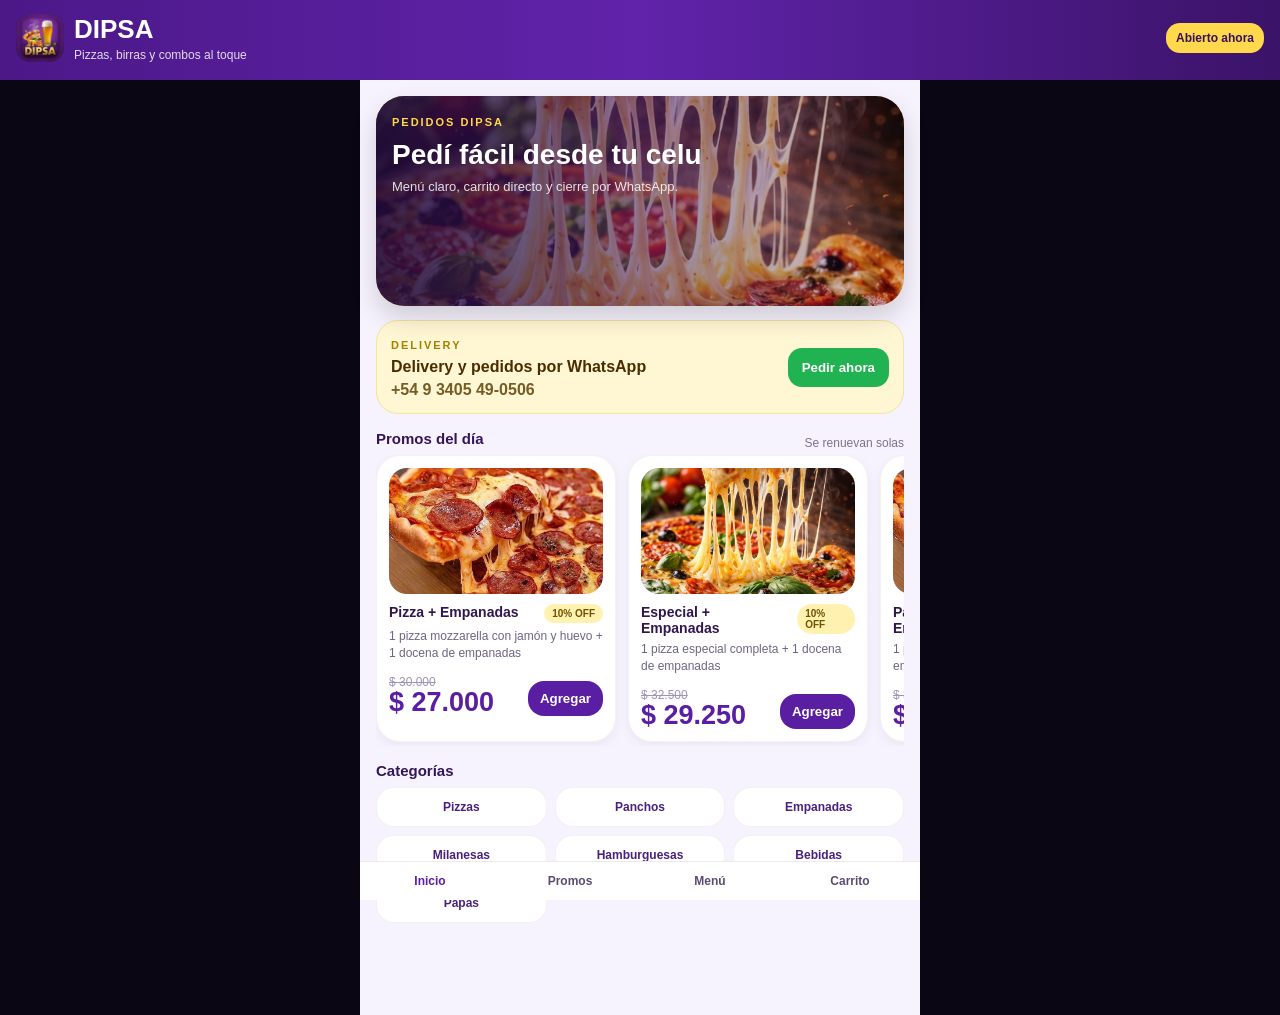
==== index.html @ c1790d3f "Add files via upload" ====
<!doctype html><html lang="es"><head><meta charset="utf-8"><meta name="viewport" content="width=device-width,initial-scale=1,viewport-fit=cover"><meta name="theme-color" content="#5a1ea3"><link rel="manifest" href="manifest.webmanifest"><link rel="icon" href="assets/logo.jpg"><title>Dipsa</title><link rel="stylesheet" href="styles.css"></head><body>
<div id="installBanner" class="install-banner hidden"><span>Instalá Dipsa en tu celu</span><div><button id="installBtn" class="small-btn">Instalar app</button><button id="dismissInstall" class="small-btn ghost">Cerrar</button></div></div>
<header class="topbar"><div class="brand"><img id="brandLogo" src="assets/logo.jpg" alt="Logo Dipsa" class="logo"><div><h1 id="brandName">DIPSA</h1><p id="brandTagline">Pizzas, birras y combos al toque</p></div></div><div id="storeStatus" class="status-pill">Cargando...</div></header>
<main class="app">
<section id="home" class="screen active"><div class="hero"><img id="heroImage" src="assets/hero.jpg" alt="Dipsa"><div class="hero-overlay"></div><div class="hero-copy"><span class="eyebrow">Pedidos Dipsa</span><h2>Pedí fácil desde tu celu</h2><p>Menú claro, carrito directo y cierre por WhatsApp.</p></div></div><div class="delivery-banner"><div><span class="eyebrow gold">Delivery</span><strong id="deliveryText">Delivery y pedidos por WhatsApp</strong><p id="deliveryPhone">+54 9 3405 49-0506</p></div><button id="deliveryBadgeBtn" class="wa-inline">Pedir ahora</button></div><div class="block"><div class="block-head"><h3>Promos del día</h3><span>Se renuevan solas</span></div><div id="dailyPromos" class="horizontal-cards"></div></div><div class="block"><h3>Categorías</h3><div id="categoryGrid" class="category-grid"></div></div></section>
<section id="promos" class="screen"><div class="chips"><button id="promoChipDaily" class="chip active">Hoy</button><button id="promoChipGeneral" class="chip">Generales</button></div><div id="promoDailyBlock" class="block"><h3>Promos del día</h3><div id="promoDailyList" class="stack"></div></div><div id="promoGeneralBlock" class="block hidden-block"><h3>Promos generales</h3><div id="promoGeneralList" class="stack"></div></div></section>
<section id="menu" class="screen"><div class="searchbar">Elegí una categoría o agregá directo al carrito</div><div id="menuFilterChips" class="chips menu-chips"></div><div id="menuSections" class="stack menu-stack"></div></section>
<section id="cart" class="screen"><div class="card white"><h3>Tu pedido</h3><div id="cartItems" class="stack mini"></div><div class="summary"><div class="row"><span>Subtotal</span><strong id="subtotal">$0</strong></div><div class="row"><span>Delivery</span><strong id="deliveryCost">$0</strong></div><div class="row success"><span>Cumpleaños 20% OFF</span><strong id="birthdayDiscount">$0</strong></div><div class="row total"><span>Total final</span><strong id="total">$0</strong></div></div></div><div class="card white"><h3>Checkout</h3><div class="checkout-form"><label class="field-label">Nombre y apellido<input id="customerName" class="field-input" type="text" placeholder="Ej: Ariana Gómez" autocomplete="name"></label><label class="field-label">Teléfono<input id="customerPhone" class="field-input" type="tel" placeholder="Ej: 3405..." autocomplete="tel"></label><label class="field-label delivery-only">Dirección<input id="customerAddress" class="field-input" type="text" placeholder="Calle y número" autocomplete="street-address"></label><label class="field-label"><span>Zona</span><select id="customerZone" class="field-input"><option value="">Seleccionar zona</option><option>Helvecia</option><option>Campo del Medio</option><option>Otra</option></select></label><label class="field-label"><span>Pago</span><select id="customerPayment" class="field-input"><option value="">Seleccionar método</option><option>Efectivo</option><option>Transferencia</option></select></label><label class="field-label"><span>Fecha de nacimiento</span><input id="customerBirthdate" class="field-input" type="date"></label><label class="field-label"><span>Observaciones</span><textarea id="customerNotes" class="field-input field-textarea" rows="3" placeholder="Aclaraciones para el pedido"></textarea></label></div><div class="chips"><button id="deliveryToggle" class="chip active">Delivery</button><button id="pickupToggle" class="chip">Retiro</button></div><div class="small-note" style="margin-top:10px">El descuento de cumpleaños se activa solo si la fecha de nacimiento coincide con hoy.</div><button id="sendWhatsApp" class="wa-btn">Enviar pedido por WhatsApp</button></div></section>
</main>
<nav class="bottom-nav"><button data-screen="home" class="nav-btn active">Inicio</button><button data-screen="promos" class="nav-btn">Promos</button><button data-screen="menu" class="nav-btn">Menú</button><button data-screen="cart" class="nav-btn">Carrito</button></nav>
<script src="data.js"></script><script src="shared.js"></script><script src="app.js"></script></body></html>
---- styles.css ----
*{box-sizing:border-box}body{margin:0;font-family:Arial,Helvetica,sans-serif;background:#0b0614;color:#24163a}
.topbar{position:sticky;top:0;z-index:20;background:linear-gradient(90deg,#4c1888,#6023aa,#3b1368);padding:14px 16px 18px;display:flex;justify-content:space-between;align-items:center;gap:12px;color:#fff}
.brand{display:flex;align-items:center;gap:10px}.logo{width:48px;height:48px;border-radius:14px;object-fit:cover}.brand h1{margin:0;font-size:26px}.brand p{margin:3px 0 0;font-size:12px;color:rgba(255,255,255,.84)}
.status-pill{background:#ffd84c;color:#36115d;padding:8px 10px;border-radius:14px;font-size:12px;font-weight:800}
.install-banner{position:sticky;top:0;z-index:25;display:flex;justify-content:space-between;align-items:center;gap:10px;padding:10px 14px;background:#fff2b0;color:#5a1ea3;font-size:13px;font-weight:800}
.install-banner.hidden{display:none}
.small-btn{border:none;border-radius:12px;padding:8px 10px;background:#5a1ea3;color:#fff;font-weight:800;cursor:pointer}
.small-btn.ghost{background:#fff;color:#5a1ea3;border:1px solid #d8c8ef}
.app{max-width:560px;margin:0 auto;background:#f7f3fe;min-height:100vh;padding:16px 16px 92px}
.screen{display:none}.screen.active{display:block}
.hero{position:relative;border-radius:28px;overflow:hidden;min-height:210px;box-shadow:0 12px 26px rgba(0,0,0,.16)} .hero img{width:100%;height:210px;object-fit:cover;display:block}
.hero-overlay{position:absolute;inset:0;background:linear-gradient(90deg,rgba(33,10,58,.9),rgba(60,22,105,.56),rgba(0,0,0,.12))}
.hero-copy{position:absolute;left:16px;top:16px;right:120px;color:#fff}
.eyebrow{font-size:11px;font-weight:900;text-transform:uppercase;letter-spacing:.18em;color:#ffd84c}.eyebrow.gold{color:#a38100}
.hero h2{margin:10px 0 8px;font-size:28px;line-height:1.06}.hero p{margin:0;font-size:13px;line-height:1.4;color:rgba(255,255,255,.85)}
.hero-actions,.chips{display:flex;gap:8px;flex-wrap:wrap;margin-top:12px}
.btn,.chip,.nav-btn,.wa-btn{border:none;border-radius:16px;font-weight:800;cursor:pointer}
.btn{padding:10px 13px;font-size:12px}.btn.primary{background:#ffd84c;color:#35125b}.btn.secondary{background:transparent;color:#fff;border:1px solid rgba(255,255,255,.22)}
.block{margin-top:16px}.block h3{margin:0 0 8px;font-size:15px;color:#331655}.block-head{display:flex;justify-content:space-between;align-items:center}.block-head span{font-size:12px;color:#7d7090}
.horizontal-cards{display:flex;gap:12px;overflow:auto;padding-bottom:4px}.stack{display:grid;gap:10px}.stack.mini{gap:8px}.menu-stack{padding-bottom:18px}
.card,.promo-row,.birthday-box,.list-card{background:#fff;border:1px solid rgba(0,0,0,.05);border-radius:24px;box-shadow:0 4px 12px rgba(0,0,0,.05)}
.card{min-width:240px;padding:12px}.card img,.promo-thumb,.banner img{display:block;object-fit:cover}
.card img{width:100%;height:126px;border-radius:18px}.promo-top{display:flex;justify-content:space-between;gap:8px;align-items:flex-start;margin-top:10px}
.promo-title{font-size:14px;font-weight:900;color:#2f174e}.promo-desc{margin-top:5px;font-size:12px;line-height:1.45;color:#6e6482}
.badge{padding:4px 8px;border-radius:999px;font-size:10px;font-weight:900}.badge.daily{background:#fff2b0;color:#705100}.badge.general{background:#efe4ff;color:#5a1ea3}
.price-row{display:flex;justify-content:space-between;align-items:flex-end;gap:8px;margin-top:12px}.old{font-size:12px;color:#9f93b6;text-decoration:line-through}.new{font-size:27px;color:#5a1ea3;line-height:1;font-weight:900}
.add-btn{background:#5a1ea3;color:#fff;padding:10px 12px;border:none;border-radius:16px;font-weight:800}
.category-grid{display:grid;grid-template-columns:repeat(3,1fr);gap:8px}.cat{background:#fff;border:1px solid rgba(0,0,0,.05);border-radius:18px;padding:12px 8px;text-align:center;font-size:12px;font-weight:800;color:#48207d;cursor:pointer}
.birthday-box{padding:14px}.birthday-list div{margin-top:6px;color:#5c526d}
.chip{padding:9px 12px;background:#fff;color:#5a1ea3;border:1px solid rgba(0,0,0,.05)} .chip.active{background:#5a1ea3;color:#fff}
.promo-row{padding:12px;display:grid;grid-template-columns:86px 1fr;gap:12px}.promo-thumb{width:86px;height:86px;border-radius:22px}
.searchbar{background:#fff;border:1px solid rgba(0,0,0,.05);border-radius:18px;padding:11px 12px;font-size:12px;color:#7b7091}
.menu-banner{position:relative;border-radius:20px;overflow:hidden;min-height:64px;box-shadow:0 6px 14px rgba(0,0,0,.06);margin-top:8px;background:linear-gradient(135deg,#43206f,#6c2ab0)}
.menu-banner img{width:100%;height:64px;opacity:.16;filter:saturate(.9);object-position:center}.menu-banner::after{content:"";position:absolute;inset:0;background:linear-gradient(90deg,rgba(47,23,78,.55),rgba(90,30,163,.28))}
.menu-banner .copy{position:absolute;inset:0;display:flex;flex-direction:column;align-items:center;justify-content:center;text-align:center;color:#fff;z-index:1;padding:8px 14px}.menu-banner .copy strong{display:block;margin:0;font-size:20px}
.list-card{padding:12px;margin-top:10px}.list-title{font-size:13px;font-weight:900;color:#2f174e;margin-bottom:8px}
.list-item{display:flex;justify-content:space-between;gap:8px;padding:8px 0;border-bottom:1px solid rgba(0,0,0,.05);font-size:12px;color:#5c526d}
.list-item:last-child{border-bottom:none}
.white{padding:14px;background:#fff}.summary{background:#f8f1ff;border-radius:18px;padding:12px;margin-top:14px}.row{display:flex;justify-content:space-between;gap:8px;margin-top:8px;font-size:14px;color:#5c526d}
.row.success{color:#29a24d;font-weight:900}.row.total{border-top:1px solid rgba(0,0,0,.05);padding-top:12px;margin-top:12px;font-size:18px;font-weight:900;color:#2f174e}
.field{margin-top:8px;background:#f8f5ff;border-radius:16px;padding:12px;color:#7b7091;font-size:12px}.wa-btn{width:100%;margin-top:14px;background:#21b352;color:#fff;padding:14px;font-size:14px}
.bottom-nav{position:fixed;left:50%;transform:translateX(-50%);bottom:0;width:100%;max-width:560px;display:grid;grid-template-columns:repeat(4,1fr);background:#fff;border-top:1px solid rgba(0,0,0,.08)}
.nav-btn{background:#fff;padding:12px 8px;font-size:12px;color:#5b4b71;border-radius:0}.nav-btn.active{color:#5a1ea3}
.admin-body{background:#f1ecfb}.admin-shell{max-width:980px;margin:0 auto;padding:16px 16px 40px}.admin-title{margin:0 0 12px;font-size:18px;color:#331655}
.form-grid{display:grid;grid-template-columns:repeat(auto-fit,minmax(220px,1fr));gap:12px}.form-grid label,.admin-item{display:flex;flex-direction:column;gap:6px;font-size:12px;color:#5c526d}
.form-grid input,.admin-item input{padding:10px 12px;border-radius:12px;border:1px solid #d8c8ef;background:#fff}.admin-list{display:grid;gap:10px}
.help{font-size:12px;color:#6e6482;line-height:1.45}

.hidden-block{display:none}
.delivery-banner{margin-top:14px;background:#fff7d4;border:1px solid #f1e3a1;border-radius:22px;padding:14px;display:flex;justify-content:space-between;gap:12px;align-items:center}
.delivery-banner strong{display:block;margin-top:5px;color:#4b2c00}.delivery-banner p{margin:5px 0 0;color:#745d26;font-weight:700}
.wa-inline{border:none;background:#21b352;color:#fff;border-radius:14px;padding:12px 14px;font-weight:800;cursor:pointer}
.menu-chips{margin-bottom:10px}
.menu-section{display:grid;gap:10px}
.menu-banner.compact{min-height:64px}.menu-banner.compact img{height:64px}.menu-banner.compact .copy{padding:8px 14px}
.menu-items{display:grid;gap:10px}
.product-card{background:#fff;border:1px solid rgba(0,0,0,.05);border-radius:20px;padding:12px;box-shadow:0 4px 12px rgba(0,0,0,.05)}
.product-head{display:flex;justify-content:space-between;gap:10px;align-items:flex-start}.product-name{font-size:14px;font-weight:900;color:#2f174e}.product-detail{margin-top:5px;font-size:12px;color:#6e6482;line-height:1.35}
.product-actions{display:flex;justify-content:space-between;gap:10px;align-items:flex-end;margin-top:12px}.product-price{font-size:23px;color:#5a1ea3;font-weight:900}.product-subprice{margin-top:4px;font-size:11px;color:#7d7090}
.product-buttons{display:flex;gap:8px;flex-wrap:wrap;justify-content:flex-end}.secondary-mini{background:#efe4ff;color:#5a1ea3}.disabled{background:#c4bbd3;cursor:not-allowed}
.stock-badge{display:inline-flex;padding:6px 8px;border-radius:999px;background:#eef7ee;color:#1b7f3b;font-size:11px;font-weight:800}.stock-badge.out{background:#fff0f0;color:#bc3b3b}
.is-out{opacity:.92}.is-hidden-product{display:none}.visually-muted{opacity:.6}.small-note{font-size:12px;color:#6e6482}
.cart-item{display:flex;justify-content:space-between;gap:10px;align-items:flex-start;padding:10px 0;border-bottom:1px solid rgba(0,0,0,.05)}.cart-item:last-child{border-bottom:none}
.cart-name{font-size:14px;font-weight:800;color:#2f174e}.cart-note{margin-top:4px;font-size:12px;color:#6e6482}.cart-side{display:flex;align-items:center;gap:8px}.remove-item{width:28px;height:28px;border:none;border-radius:999px;background:#efe4ff;color:#5a1ea3;font-size:18px;cursor:pointer}
.empty-cart{padding:14px 0;color:#7b7091;font-size:13px}
.admin-row-head{display:flex;justify-content:space-between;gap:10px;align-items:center}.cardish{background:#fff;border:1px solid #e4d8f6;border-radius:16px;padding:12px}.section-label{margin-top:8px}.switch-row{display:flex;align-items:center;gap:8px;font-size:12px;color:#5c526d}.toggle-grid{display:grid;grid-template-columns:repeat(auto-fit,minmax(150px,1fr));gap:8px}
@media (max-width:520px){.delivery-banner{flex-direction:column;align-items:flex-start}.product-actions{flex-direction:column;align-items:flex-start}.product-buttons{justify-content:flex-start}.hero-copy{right:16px}}

.admin-section-head{display:flex;justify-content:space-between;align-items:center;gap:12px;margin-bottom:10px;flex-wrap:wrap}.admin-row-actions{display:flex;align-items:center;gap:8px;flex-wrap:wrap}.tiny-btn{padding:7px 10px;font-size:11px}.menu-banner.compact{min-height:62px}.menu-banner.compact img{height:62px}.menu-banner.compact .copy{padding:8px 12px}.menu-banner.compact .copy strong{margin:0;display:block;max-width:none}.menu-section{gap:8px}.product-card{padding:11px 12px}

.modal-overlay{position:fixed;inset:0;background:rgba(20,10,35,.62);display:flex;align-items:center;justify-content:center;padding:18px;z-index:60}
.modal-card{width:min(100%,460px);background:#fff;border-radius:24px;padding:16px;box-shadow:0 18px 42px rgba(0,0,0,.22)}
.modal-head{display:flex;justify-content:space-between;gap:10px;align-items:flex-start}.modal-head strong{display:block;margin-top:6px;font-size:20px;color:#2f174e}
.modal-close{width:34px;height:34px;border:none;border-radius:999px;background:#efe4ff;color:#5a1ea3;font-size:24px;line-height:1;cursor:pointer}
.modal-copy{margin:10px 0 12px;color:#6e6482;font-size:13px}
.emp-grid{display:grid;gap:8px;max-height:280px;overflow:auto;padding-right:4px}
.emp-row{display:flex;justify-content:space-between;gap:12px;align-items:center;background:#f8f5ff;border:1px solid #e4d8f6;border-radius:16px;padding:10px 12px;color:#2f174e;font-size:13px;font-weight:700}
.emp-row input{width:84px;border:1px solid #d8c8ef;border-radius:12px;padding:10px 12px;font-size:15px}
.emp-note-wrap{display:grid;gap:6px;margin-top:12px;font-size:12px;color:#5c526d}.emp-note-wrap textarea{width:100%;border:1px solid #d8c8ef;border-radius:14px;padding:10px 12px;resize:vertical;font-family:inherit}
.modal-actions{display:flex;justify-content:flex-end;gap:8px;flex-wrap:wrap;margin-top:14px}

.checkout-form{display:grid;gap:10px;margin-top:8px}.field-label{display:grid;gap:6px;font-size:12px;color:#5c526d}.field-input{width:100%;padding:12px;border-radius:16px;border:1px solid #d8c8ef;background:#f8f5ff;color:#2f174e;font-family:inherit;font-size:14px}.field-input:focus{outline:none;border-color:#5a1ea3;box-shadow:0 0 0 3px rgba(90,30,163,.12)}.field-textarea{resize:vertical;min-height:88px}select.field-input{appearance:none;background-image:linear-gradient(45deg,transparent 50%,#5a1ea3 50%),linear-gradient(135deg,#5a1ea3 50%,transparent 50%);background-position:calc(100% - 18px) calc(50% - 3px),calc(100% - 12px) calc(50% - 3px);background-size:6px 6px,6px 6px;background-repeat:no-repeat;padding-right:34px}

.qty-btn{width:28px;height:28px;border:none;border-radius:999px;background:#ffd84c;color:#35125b;font-size:18px;font-weight:900;cursor:pointer}
.emp-check{justify-content:flex-start;background:#f8f5ff;border:1px solid #e4d8f6;border-radius:16px;padding:10px 12px}.emp-check input{accent-color:#5a1ea3}

.menu-banner .copy{gap:3px}
.menu-banner .copy::before{content:"";position:absolute;left:50%;top:50%;transform:translate(-50%,-50%);width:min(360px,calc(100% - 48px));height:calc(100% - 18px);border-radius:16px;background:rgba(45,20,76,.18);backdrop-filter:blur(1px);z-index:-1}
.menu-banner.no-subtitle .copy::before{width:min(220px,calc(100% - 80px))}
.menu-banner-title{font-size:23px;line-height:1;font-weight:900;letter-spacing:.03em;color:#ffd84c;text-transform:uppercase;text-align:center;text-shadow:0 2px 8px rgba(0,0,0,.22);}
.menu-banner-subtitle{font-size:13px;line-height:1.2;color:rgba(255,255,255,.95);font-weight:700;display:block;max-width:340px;text-align:center;}
@media (max-width:520px){.menu-banner-title{font-size:21px}.menu-banner-subtitle{font-size:12px;max-width:260px}}
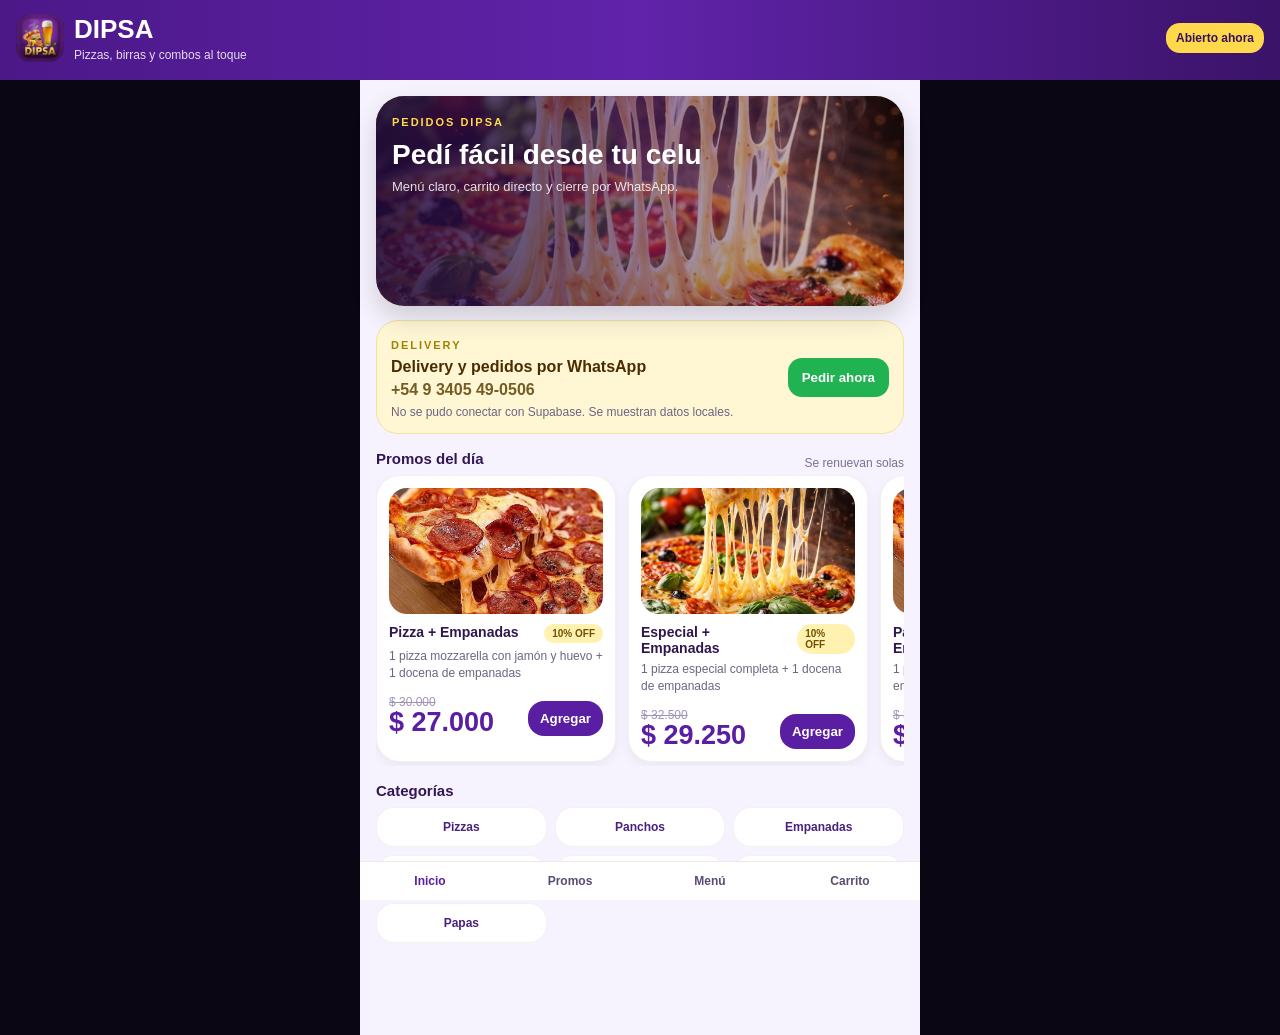
==== commit 904f44d8: "Add files via upload" ====
--- a/index.html
+++ b/index.html
@@ -2,10 +2,10 @@
 <div id="installBanner" class="install-banner hidden"><span>Instalá Dipsa en tu celu</span><div><button id="installBtn" class="small-btn">Instalar app</button><button id="dismissInstall" class="small-btn ghost">Cerrar</button></div></div>
 <header class="topbar"><div class="brand"><img id="brandLogo" src="assets/logo.jpg" alt="Logo Dipsa" class="logo"><div><h1 id="brandName">DIPSA</h1><p id="brandTagline">Pizzas, birras y combos al toque</p></div></div><div id="storeStatus" class="status-pill">Cargando...</div></header>
 <main class="app">
-<section id="home" class="screen active"><div class="hero"><img id="heroImage" src="assets/hero.jpg" alt="Dipsa"><div class="hero-overlay"></div><div class="hero-copy"><span class="eyebrow">Pedidos Dipsa</span><h2>Pedí fácil desde tu celu</h2><p>Menú claro, carrito directo y cierre por WhatsApp.</p></div></div><div class="delivery-banner"><div><span class="eyebrow gold">Delivery</span><strong id="deliveryText">Delivery y pedidos por WhatsApp</strong><p id="deliveryPhone">+54 9 3405 49-0506</p></div><button id="deliveryBadgeBtn" class="wa-inline">Pedir ahora</button></div><div class="block"><div class="block-head"><h3>Promos del día</h3><span>Se renuevan solas</span></div><div id="dailyPromos" class="horizontal-cards"></div></div><div class="block"><h3>Categorías</h3><div id="categoryGrid" class="category-grid"></div></div></section>
+<section id="home" class="screen active"><div class="hero"><img id="heroImage" src="assets/hero.jpg" alt="Dipsa"><div class="hero-overlay"></div><div class="hero-copy"><span class="eyebrow">Pedidos Dipsa</span><h2>Pedí fácil desde tu celu</h2><p>Menú claro, carrito directo y cierre por WhatsApp.</p></div></div><div class="delivery-banner"><div><span class="eyebrow gold">Delivery</span><strong id="deliveryText">Delivery y pedidos por WhatsApp</strong><p id="deliveryPhone">+54 9 3405 49-0506</p><div id="syncHint" class="small-note" style="margin-top:6px"></div></div><button id="deliveryBadgeBtn" class="wa-inline">Pedir ahora</button></div><div class="block"><div class="block-head"><h3>Promos del día</h3><span>Se renuevan solas</span></div><div id="dailyPromos" class="horizontal-cards"></div></div><div class="block"><h3>Categorías</h3><div id="categoryGrid" class="category-grid"></div></div></section>
 <section id="promos" class="screen"><div class="chips"><button id="promoChipDaily" class="chip active">Hoy</button><button id="promoChipGeneral" class="chip">Generales</button></div><div id="promoDailyBlock" class="block"><h3>Promos del día</h3><div id="promoDailyList" class="stack"></div></div><div id="promoGeneralBlock" class="block hidden-block"><h3>Promos generales</h3><div id="promoGeneralList" class="stack"></div></div></section>
 <section id="menu" class="screen"><div class="searchbar">Elegí una categoría o agregá directo al carrito</div><div id="menuFilterChips" class="chips menu-chips"></div><div id="menuSections" class="stack menu-stack"></div></section>
 <section id="cart" class="screen"><div class="card white"><h3>Tu pedido</h3><div id="cartItems" class="stack mini"></div><div class="summary"><div class="row"><span>Subtotal</span><strong id="subtotal">$0</strong></div><div class="row"><span>Delivery</span><strong id="deliveryCost">$0</strong></div><div class="row success"><span>Cumpleaños 20% OFF</span><strong id="birthdayDiscount">$0</strong></div><div class="row total"><span>Total final</span><strong id="total">$0</strong></div></div></div><div class="card white"><h3>Checkout</h3><div class="checkout-form"><label class="field-label">Nombre y apellido<input id="customerName" class="field-input" type="text" placeholder="Ej: Ariana Gómez" autocomplete="name"></label><label class="field-label">Teléfono<input id="customerPhone" class="field-input" type="tel" placeholder="Ej: 3405..." autocomplete="tel"></label><label class="field-label delivery-only">Dirección<input id="customerAddress" class="field-input" type="text" placeholder="Calle y número" autocomplete="street-address"></label><label class="field-label"><span>Zona</span><select id="customerZone" class="field-input"><option value="">Seleccionar zona</option><option>Helvecia</option><option>Campo del Medio</option><option>Otra</option></select></label><label class="field-label"><span>Pago</span><select id="customerPayment" class="field-input"><option value="">Seleccionar método</option><option>Efectivo</option><option>Transferencia</option></select></label><label class="field-label"><span>Fecha de nacimiento</span><input id="customerBirthdate" class="field-input" type="date"></label><label class="field-label"><span>Observaciones</span><textarea id="customerNotes" class="field-input field-textarea" rows="3" placeholder="Aclaraciones para el pedido"></textarea></label></div><div class="chips"><button id="deliveryToggle" class="chip active">Delivery</button><button id="pickupToggle" class="chip">Retiro</button></div><div class="small-note" style="margin-top:10px">El descuento de cumpleaños se activa solo si la fecha de nacimiento coincide con hoy.</div><button id="sendWhatsApp" class="wa-btn">Enviar pedido por WhatsApp</button></div></section>
 </main>
 <nav class="bottom-nav"><button data-screen="home" class="nav-btn active">Inicio</button><button data-screen="promos" class="nav-btn">Promos</button><button data-screen="menu" class="nav-btn">Menú</button><button data-screen="cart" class="nav-btn">Carrito</button></nav>
-<script src="data.js"></script><script src="shared.js"></script><script src="app.js"></script></body></html>
+<script src="data.js?v=fix2"></script><script src="shared.js?v=fix2"></script><script src="app.js?v=fix2"></script></body></html>
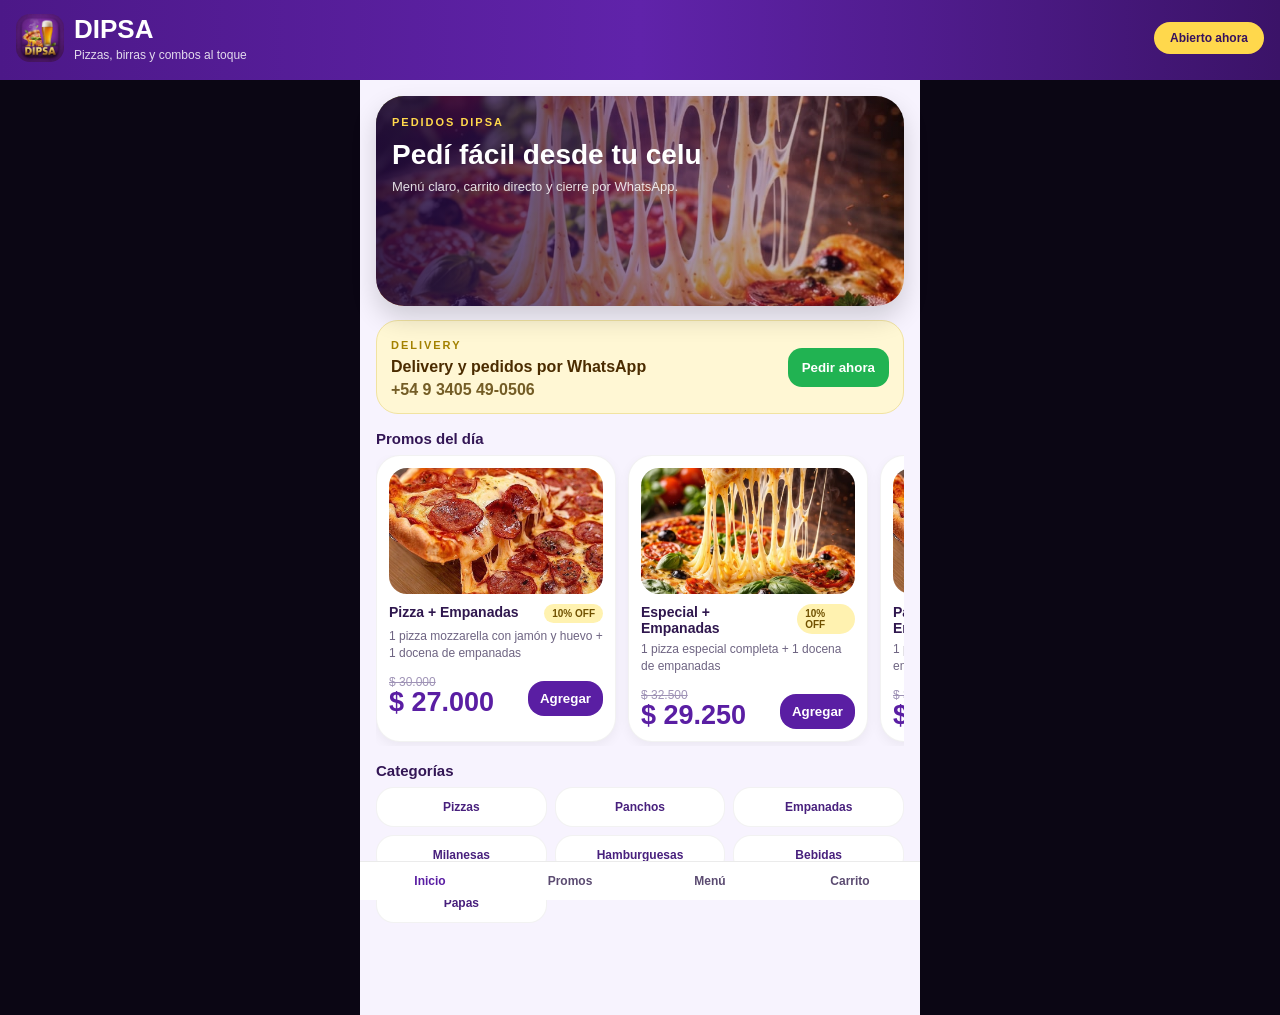
==== commit 41eed0d7: "Add files via upload" ====
--- a/index.html
+++ b/index.html
@@ -2,7 +2,7 @@
 <div id="installBanner" class="install-banner hidden"><span>Instalá Dipsa en tu celu</span><div><button id="installBtn" class="small-btn">Instalar app</button><button id="dismissInstall" class="small-btn ghost">Cerrar</button></div></div>
 <header class="topbar"><div class="brand"><img id="brandLogo" src="assets/logo.jpg" alt="Logo Dipsa" class="logo"><div><h1 id="brandName">DIPSA</h1><p id="brandTagline">Pizzas, birras y combos al toque</p></div></div><div id="storeStatus" class="status-pill">Cargando...</div></header>
 <main class="app">
-<section id="home" class="screen active"><div class="hero"><img id="heroImage" src="assets/hero.jpg" alt="Dipsa"><div class="hero-overlay"></div><div class="hero-copy"><span class="eyebrow">Pedidos Dipsa</span><h2>Pedí fácil desde tu celu</h2><p>Menú claro, carrito directo y cierre por WhatsApp.</p></div></div><div class="delivery-banner"><div><span class="eyebrow gold">Delivery</span><strong id="deliveryText">Delivery y pedidos por WhatsApp</strong><p id="deliveryPhone">+54 9 3405 49-0506</p><div id="syncHint" class="small-note" style="margin-top:6px"></div></div><button id="deliveryBadgeBtn" class="wa-inline">Pedir ahora</button></div><div class="block"><div class="block-head"><h3>Promos del día</h3><span>Se renuevan solas</span></div><div id="dailyPromos" class="horizontal-cards"></div></div><div class="block"><h3>Categorías</h3><div id="categoryGrid" class="category-grid"></div></div></section>
+<section id="home" class="screen active"><div class="hero"><img id="heroImage" src="assets/hero.jpg" alt="Dipsa"><div class="hero-overlay"></div><div class="hero-copy"><span class="eyebrow">Pedidos Dipsa</span><h2>Pedí fácil desde tu celu</h2><p>Menú claro, carrito directo y cierre por WhatsApp.</p></div></div><div class="delivery-banner"><div><span class="eyebrow gold">Delivery</span><strong id="deliveryText">Delivery y pedidos por WhatsApp</strong><p id="deliveryPhone">+54 9 3405 49-0506</p></div><button id="deliveryBadgeBtn" class="wa-inline">Pedir ahora</button></div><div class="block"><div class="block-head"><h3>Promos del día</h3></div><div id="dailyPromos" class="horizontal-cards"></div></div><div class="block"><h3>Categorías</h3><div id="categoryGrid" class="category-grid"></div></div></section>
 <section id="promos" class="screen"><div class="chips"><button id="promoChipDaily" class="chip active">Hoy</button><button id="promoChipGeneral" class="chip">Generales</button></div><div id="promoDailyBlock" class="block"><h3>Promos del día</h3><div id="promoDailyList" class="stack"></div></div><div id="promoGeneralBlock" class="block hidden-block"><h3>Promos generales</h3><div id="promoGeneralList" class="stack"></div></div></section>
 <section id="menu" class="screen"><div class="searchbar">Elegí una categoría o agregá directo al carrito</div><div id="menuFilterChips" class="chips menu-chips"></div><div id="menuSections" class="stack menu-stack"></div></section>
 <section id="cart" class="screen"><div class="card white"><h3>Tu pedido</h3><div id="cartItems" class="stack mini"></div><div class="summary"><div class="row"><span>Subtotal</span><strong id="subtotal">$0</strong></div><div class="row"><span>Delivery</span><strong id="deliveryCost">$0</strong></div><div class="row success"><span>Cumpleaños 20% OFF</span><strong id="birthdayDiscount">$0</strong></div><div class="row total"><span>Total final</span><strong id="total">$0</strong></div></div></div><div class="card white"><h3>Checkout</h3><div class="checkout-form"><label class="field-label">Nombre y apellido<input id="customerName" class="field-input" type="text" placeholder="Ej: Ariana Gómez" autocomplete="name"></label><label class="field-label">Teléfono<input id="customerPhone" class="field-input" type="tel" placeholder="Ej: 3405..." autocomplete="tel"></label><label class="field-label delivery-only">Dirección<input id="customerAddress" class="field-input" type="text" placeholder="Calle y número" autocomplete="street-address"></label><label class="field-label"><span>Zona</span><select id="customerZone" class="field-input"><option value="">Seleccionar zona</option><option>Helvecia</option><option>Campo del Medio</option><option>Otra</option></select></label><label class="field-label"><span>Pago</span><select id="customerPayment" class="field-input"><option value="">Seleccionar método</option><option>Efectivo</option><option>Transferencia</option></select></label><label class="field-label"><span>Fecha de nacimiento</span><input id="customerBirthdate" class="field-input" type="date"></label><label class="field-label"><span>Observaciones</span><textarea id="customerNotes" class="field-input field-textarea" rows="3" placeholder="Aclaraciones para el pedido"></textarea></label></div><div class="chips"><button id="deliveryToggle" class="chip active">Delivery</button><button id="pickupToggle" class="chip">Retiro</button></div><div class="small-note" style="margin-top:10px">El descuento de cumpleaños se activa solo si la fecha de nacimiento coincide con hoy.</div><button id="sendWhatsApp" class="wa-btn">Enviar pedido por WhatsApp</button></div></section>
--- a/styles.css
+++ b/styles.css
@@ -1,8 +1,8 @@
 
 *{box-sizing:border-box}body{margin:0;font-family:Arial,Helvetica,sans-serif;background:#0b0614;color:#24163a}
-.topbar{position:sticky;top:0;z-index:20;background:linear-gradient(90deg,#4c1888,#6023aa,#3b1368);padding:14px 16px 18px;display:flex;justify-content:space-between;align-items:center;gap:12px;color:#fff}
+.topbar{position:sticky;top:0;z-index:20;background:linear-gradient(90deg,#4c1888,#6023aa,#3b1368);padding:14px 16px 18px;display:flex;justify-content:space-between;align-items:center;gap:12px;color:#fff;flex-wrap:nowrap}
 .brand{display:flex;align-items:center;gap:10px}.logo{width:48px;height:48px;border-radius:14px;object-fit:cover}.brand h1{margin:0;font-size:26px}.brand p{margin:3px 0 0;font-size:12px;color:rgba(255,255,255,.84)}
-.status-pill{background:#ffd84c;color:#36115d;padding:8px 10px;border-radius:14px;font-size:12px;font-weight:800}
+.status-pill{background:#ffd84c;color:#36115d;padding:10px 16px;border-radius:18px;font-size:12px;font-weight:800;display:inline-flex;align-items:center;justify-content:center;white-space:nowrap;min-width:max-content;line-height:1;flex-shrink:0;text-align:center}
 .install-banner{position:sticky;top:0;z-index:25;display:flex;justify-content:space-between;align-items:center;gap:10px;padding:10px 14px;background:#fff2b0;color:#5a1ea3;font-size:13px;font-weight:800}
 .install-banner.hidden{display:none}
 .small-btn{border:none;border-radius:12px;padding:8px 10px;background:#5a1ea3;color:#fff;font-weight:800;cursor:pointer}
@@ -65,7 +65,7 @@
 .cart-name{font-size:14px;font-weight:800;color:#2f174e}.cart-note{margin-top:4px;font-size:12px;color:#6e6482}.cart-side{display:flex;align-items:center;gap:8px}.remove-item{width:28px;height:28px;border:none;border-radius:999px;background:#efe4ff;color:#5a1ea3;font-size:18px;cursor:pointer}
 .empty-cart{padding:14px 0;color:#7b7091;font-size:13px}
 .admin-row-head{display:flex;justify-content:space-between;gap:10px;align-items:center}.cardish{background:#fff;border:1px solid #e4d8f6;border-radius:16px;padding:12px}.section-label{margin-top:8px}.switch-row{display:flex;align-items:center;gap:8px;font-size:12px;color:#5c526d}.toggle-grid{display:grid;grid-template-columns:repeat(auto-fit,minmax(150px,1fr));gap:8px}
-@media (max-width:520px){.delivery-banner{flex-direction:column;align-items:flex-start}.product-actions{flex-direction:column;align-items:flex-start}.product-buttons{justify-content:flex-start}.hero-copy{right:16px}}
+@media (max-width:520px){.delivery-banner{flex-direction:column;align-items:flex-start}.product-actions{flex-direction:column;align-items:flex-start}.product-buttons{justify-content:flex-start}.hero-copy{right:16px}.topbar{align-items:center}.brand{min-width:0;flex:1}.brand h1{font-size:24px}.status-pill{padding:10px 14px;font-size:11px}}
 
 .admin-section-head{display:flex;justify-content:space-between;align-items:center;gap:12px;margin-bottom:10px;flex-wrap:wrap}.admin-row-actions{display:flex;align-items:center;gap:8px;flex-wrap:wrap}.tiny-btn{padding:7px 10px;font-size:11px}.menu-banner.compact{min-height:62px}.menu-banner.compact img{height:62px}.menu-banner.compact .copy{padding:8px 12px}.menu-banner.compact .copy strong{margin:0;display:block;max-width:none}.menu-section{gap:8px}.product-card{padding:11px 12px}
 
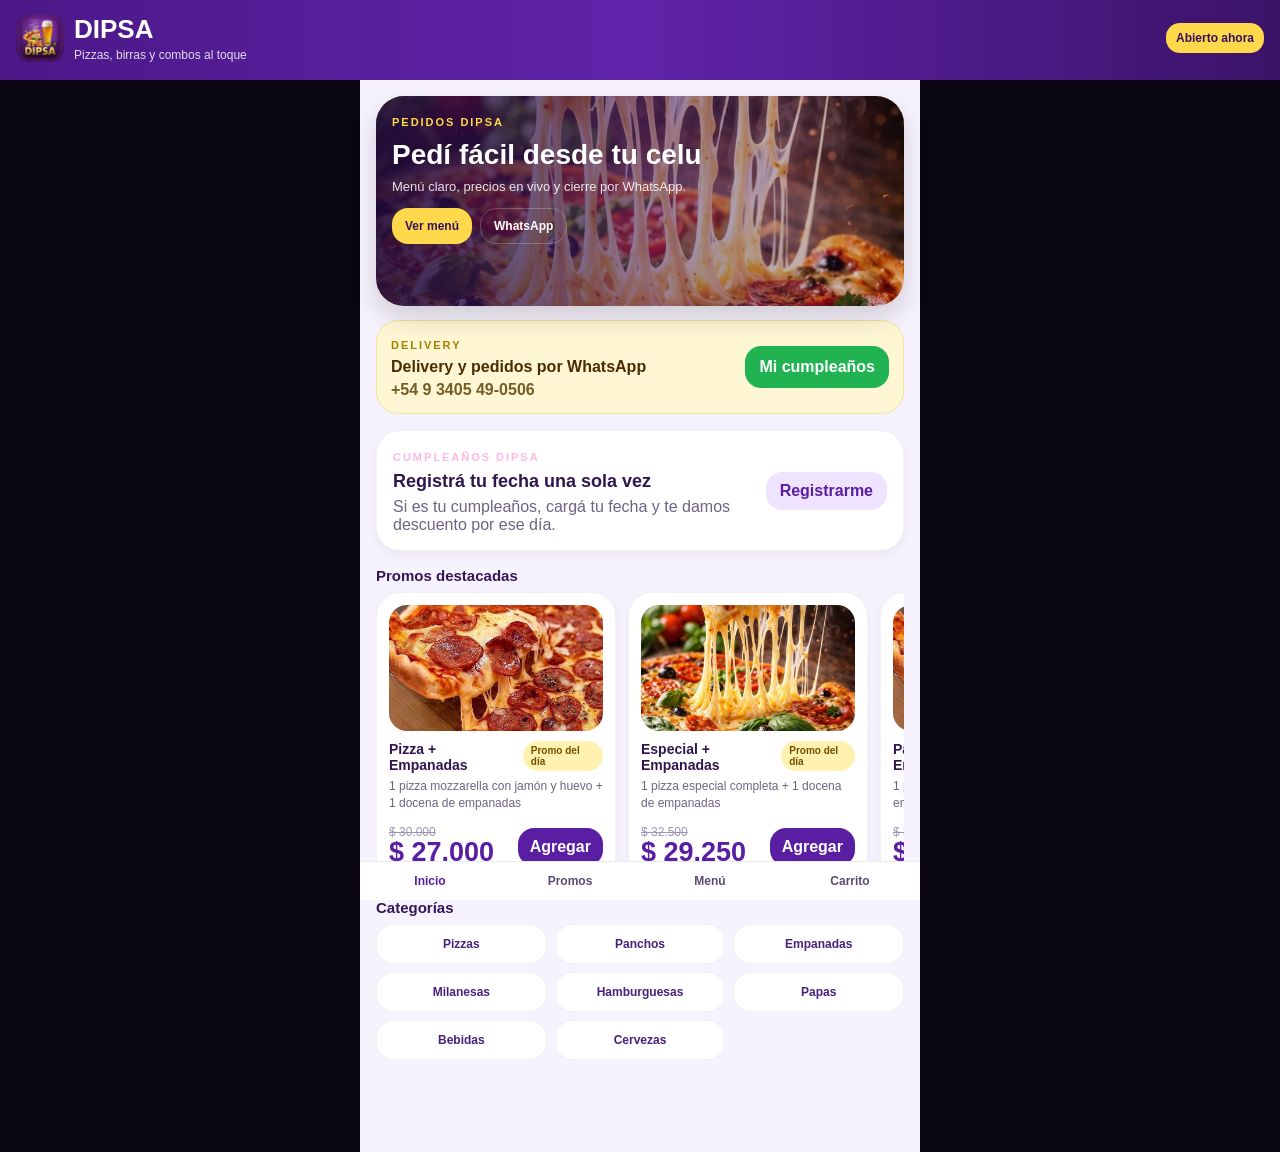
==== commit 18812823: "Add files via upload" ====
--- a/index.html
+++ b/index.html
@@ -1,11 +1,142 @@
-<!doctype html><html lang="es"><head><meta charset="utf-8"><meta name="viewport" content="width=device-width,initial-scale=1,viewport-fit=cover"><meta name="theme-color" content="#5a1ea3"><link rel="manifest" href="manifest.webmanifest"><link rel="icon" href="assets/logo.jpg"><title>Dipsa</title><link rel="stylesheet" href="styles.css"></head><body>
-<div id="installBanner" class="install-banner hidden"><span>Instalá Dipsa en tu celu</span><div><button id="installBtn" class="small-btn">Instalar app</button><button id="dismissInstall" class="small-btn ghost">Cerrar</button></div></div>
-<header class="topbar"><div class="brand"><img id="brandLogo" src="assets/logo.jpg" alt="Logo Dipsa" class="logo"><div><h1 id="brandName">DIPSA</h1><p id="brandTagline">Pizzas, birras y combos al toque</p></div></div><div id="storeStatus" class="status-pill">Cargando...</div></header>
-<main class="app">
-<section id="home" class="screen active"><div class="hero"><img id="heroImage" src="assets/hero.jpg" alt="Dipsa"><div class="hero-overlay"></div><div class="hero-copy"><span class="eyebrow">Pedidos Dipsa</span><h2>Pedí fácil desde tu celu</h2><p>Menú claro, carrito directo y cierre por WhatsApp.</p></div></div><div class="delivery-banner"><div><span class="eyebrow gold">Delivery</span><strong id="deliveryText">Delivery y pedidos por WhatsApp</strong><p id="deliveryPhone">+54 9 3405 49-0506</p></div><button id="deliveryBadgeBtn" class="wa-inline">Pedir ahora</button></div><div class="block"><div class="block-head"><h3>Promos del día</h3></div><div id="dailyPromos" class="horizontal-cards"></div></div><div class="block"><h3>Categorías</h3><div id="categoryGrid" class="category-grid"></div></div></section>
-<section id="promos" class="screen"><div class="chips"><button id="promoChipDaily" class="chip active">Hoy</button><button id="promoChipGeneral" class="chip">Generales</button></div><div id="promoDailyBlock" class="block"><h3>Promos del día</h3><div id="promoDailyList" class="stack"></div></div><div id="promoGeneralBlock" class="block hidden-block"><h3>Promos generales</h3><div id="promoGeneralList" class="stack"></div></div></section>
-<section id="menu" class="screen"><div class="searchbar">Elegí una categoría o agregá directo al carrito</div><div id="menuFilterChips" class="chips menu-chips"></div><div id="menuSections" class="stack menu-stack"></div></section>
-<section id="cart" class="screen"><div class="card white"><h3>Tu pedido</h3><div id="cartItems" class="stack mini"></div><div class="summary"><div class="row"><span>Subtotal</span><strong id="subtotal">$0</strong></div><div class="row"><span>Delivery</span><strong id="deliveryCost">$0</strong></div><div class="row success"><span>Cumpleaños 20% OFF</span><strong id="birthdayDiscount">$0</strong></div><div class="row total"><span>Total final</span><strong id="total">$0</strong></div></div></div><div class="card white"><h3>Checkout</h3><div class="checkout-form"><label class="field-label">Nombre y apellido<input id="customerName" class="field-input" type="text" placeholder="Ej: Ariana Gómez" autocomplete="name"></label><label class="field-label">Teléfono<input id="customerPhone" class="field-input" type="tel" placeholder="Ej: 3405..." autocomplete="tel"></label><label class="field-label delivery-only">Dirección<input id="customerAddress" class="field-input" type="text" placeholder="Calle y número" autocomplete="street-address"></label><label class="field-label"><span>Zona</span><select id="customerZone" class="field-input"><option value="">Seleccionar zona</option><option>Helvecia</option><option>Campo del Medio</option><option>Otra</option></select></label><label class="field-label"><span>Pago</span><select id="customerPayment" class="field-input"><option value="">Seleccionar método</option><option>Efectivo</option><option>Transferencia</option></select></label><label class="field-label"><span>Fecha de nacimiento</span><input id="customerBirthdate" class="field-input" type="date"></label><label class="field-label"><span>Observaciones</span><textarea id="customerNotes" class="field-input field-textarea" rows="3" placeholder="Aclaraciones para el pedido"></textarea></label></div><div class="chips"><button id="deliveryToggle" class="chip active">Delivery</button><button id="pickupToggle" class="chip">Retiro</button></div><div class="small-note" style="margin-top:10px">El descuento de cumpleaños se activa solo si la fecha de nacimiento coincide con hoy.</div><button id="sendWhatsApp" class="wa-btn">Enviar pedido por WhatsApp</button></div></section>
-</main>
-<nav class="bottom-nav"><button data-screen="home" class="nav-btn active">Inicio</button><button data-screen="promos" class="nav-btn">Promos</button><button data-screen="menu" class="nav-btn">Menú</button><button data-screen="cart" class="nav-btn">Carrito</button></nav>
-<script src="data.js?v=fix2"></script><script src="shared.js?v=fix2"></script><script src="app.js?v=fix2"></script></body></html>
+<!doctype html>
+<html lang="es">
+<head>
+  <meta charset="utf-8">
+  <meta name="viewport" content="width=device-width, initial-scale=1, viewport-fit=cover">
+  <meta name="theme-color" content="#5a1ea3">
+  <title>Dipsa</title>
+  <link rel="manifest" href="manifest.webmanifest">
+  <link rel="icon" href="assets/logo.jpg">
+  <link rel="stylesheet" href="styles.css">
+</head>
+<body>
+  <header class="topbar">
+    <div class="brand">
+      <img id="brandLogo" src="assets/logo.jpg" alt="Logo Dipsa" class="logo">
+      <div>
+        <h1 id="brandName">DIPSA</h1>
+        <p id="brandTagline">Pizzas, birras y combos al toque</p>
+      </div>
+    </div>
+    <div id="storeStatus" class="status-pill">Cargando...</div>
+  </header>
+
+  <main class="app">
+    <section id="home" class="screen active">
+      <div class="hero">
+        <img id="heroImage" src="assets/hero.jpg" alt="Dipsa">
+        <div class="hero-overlay"></div>
+        <div class="hero-copy">
+          <span class="eyebrow">Pedidos Dipsa</span>
+          <h2 id="heroTitle">Pedí fácil desde tu celu</h2>
+          <p id="heroSubtitle">Menú claro, carrito directo y cierre por WhatsApp.</p>
+          <div class="hero-actions">
+            <button id="heroMenuBtn" class="btn primary" type="button">Ver menú</button>
+            <button id="heroWhatsAppBtn" class="btn secondary" type="button">WhatsApp</button>
+          </div>
+        </div>
+      </div>
+
+      <div class="delivery-banner">
+        <div>
+          <span class="eyebrow gold">Delivery</span>
+          <strong id="deliveryText">Delivery y pedidos por WhatsApp</strong>
+          <p id="deliveryPhone">+54 9 3405 49-0506</p>
+        </div>
+        <button id="birthdayRegisterBtn" class="wa-inline" type="button">Mi cumpleaños</button>
+      </div>
+
+      <div id="birthdayBannerWrap" class="block"></div>
+
+      <div class="block">
+        <div class="block-head">
+          <h3 id="promoHeadline">Promos destacadas</h3>
+        </div>
+        <div id="dailyPromos" class="horizontal-cards"></div>
+      </div>
+
+      <div class="block">
+        <h3>Categorías</h3>
+        <div id="categoryGrid" class="category-grid"></div>
+      </div>
+    </section>
+
+    <section id="promos" class="screen">
+      <div class="chips">
+        <button id="promoChipDaily" class="chip active" type="button">Hoy</button>
+        <button id="promoChipGeneral" class="chip" type="button">Generales</button>
+      </div>
+      <div id="promoDailyBlock" class="block">
+        <h3>Promos del día</h3>
+        <div id="promoDailyList" class="stack"></div>
+      </div>
+      <div id="promoGeneralBlock" class="block hidden-block">
+        <h3>Promos generales</h3>
+        <div id="promoGeneralList" class="stack"></div>
+      </div>
+    </section>
+
+    <section id="menu" class="screen">
+      <div class="searchbar">Elegí una categoría o agregá directo al carrito.</div>
+      <div id="menuFilterChips" class="chips menu-chips"></div>
+      <div id="menuSections" class="stack menu-stack"></div>
+    </section>
+
+    <section id="cart" class="screen">
+      <div class="card white">
+        <h3>Tu pedido</h3>
+        <div id="cartItems" class="stack mini"></div>
+        <div class="summary">
+          <div class="row"><span>Subtotal</span><strong id="subtotal">$0</strong></div>
+          <div class="row"><span>Delivery</span><strong id="deliveryCost">$0</strong></div>
+          <div class="row success"><span>Cumpleaños</span><strong id="birthdayDiscount">$0</strong></div>
+          <div class="row total"><span>Total final</span><strong id="total">$0</strong></div>
+        </div>
+      </div>
+
+      <div class="card white">
+        <h3>Checkout</h3>
+        <div class="checkout-form">
+          <label class="field-label">Nombre y apellido<input id="customerName" class="field-input" type="text" autocomplete="name" placeholder="Ej: Ariana Gómez"></label>
+          <label class="field-label">Teléfono<input id="customerPhone" class="field-input" type="tel" autocomplete="tel" placeholder="Ej: 3405..."></label>
+          <label class="field-label delivery-only">Dirección<input id="customerAddress" class="field-input" type="text" autocomplete="street-address" placeholder="Calle y número"></label>
+          <label class="field-label">Zona
+            <select id="customerZone" class="field-input">
+              <option value="">Seleccionar zona</option>
+              <option>Helvecia</option>
+              <option>Campo del Medio</option>
+              <option>Otra</option>
+            </select>
+          </label>
+          <label class="field-label">Pago
+            <select id="customerPayment" class="field-input">
+              <option value="">Seleccionar método</option>
+              <option>Efectivo</option>
+              <option>Transferencia</option>
+            </select>
+          </label>
+          <label class="field-label">Fecha de nacimiento<input id="customerBirthdate" class="field-input" type="date"></label>
+          <label class="field-label">Observaciones<textarea id="customerNotes" class="field-input field-textarea" rows="3" placeholder="Aclaraciones para el pedido"></textarea></label>
+        </div>
+        <div class="chips">
+          <button id="deliveryToggle" class="chip active" type="button">Delivery</button>
+          <button id="pickupToggle" class="chip" type="button">Retiro</button>
+        </div>
+        <div id="birthdayHelp" class="small-note" style="margin-top:10px">Cargá tu fecha de nacimiento una sola vez para activar el descuento el día que toque.</div>
+        <button id="sendWhatsApp" class="wa-btn" type="button">Enviar pedido por WhatsApp</button>
+      </div>
+    </section>
+  </main>
+
+  <nav class="bottom-nav">
+    <button data-screen="home" class="nav-btn active" type="button">Inicio</button>
+    <button data-screen="promos" class="nav-btn" type="button">Promos</button>
+    <button data-screen="menu" class="nav-btn" type="button">Menú</button>
+    <button data-screen="cart" class="nav-btn" type="button">Carrito</button>
+  </nav>
+
+  <script src="config.js"></script>
+  <script src="shared.js"></script>
+  <script src="app.js"></script>
+</body>
+</html>
--- a/styles.css
+++ b/styles.css
@@ -1,93 +1,155 @@
-
-*{box-sizing:border-box}body{margin:0;font-family:Arial,Helvetica,sans-serif;background:#0b0614;color:#24163a}
-.topbar{position:sticky;top:0;z-index:20;background:linear-gradient(90deg,#4c1888,#6023aa,#3b1368);padding:14px 16px 18px;display:flex;justify-content:space-between;align-items:center;gap:12px;color:#fff;flex-wrap:nowrap}
-.brand{display:flex;align-items:center;gap:10px}.logo{width:48px;height:48px;border-radius:14px;object-fit:cover}.brand h1{margin:0;font-size:26px}.brand p{margin:3px 0 0;font-size:12px;color:rgba(255,255,255,.84)}
-.status-pill{background:#ffd84c;color:#36115d;padding:10px 16px;border-radius:18px;font-size:12px;font-weight:800;display:inline-flex;align-items:center;justify-content:center;white-space:nowrap;min-width:max-content;line-height:1;flex-shrink:0;text-align:center}
-.install-banner{position:sticky;top:0;z-index:25;display:flex;justify-content:space-between;align-items:center;gap:10px;padding:10px 14px;background:#fff2b0;color:#5a1ea3;font-size:13px;font-weight:800}
-.install-banner.hidden{display:none}
-.small-btn{border:none;border-radius:12px;padding:8px 10px;background:#5a1ea3;color:#fff;font-weight:800;cursor:pointer}
-.small-btn.ghost{background:#fff;color:#5a1ea3;border:1px solid #d8c8ef}
+*{box-sizing:border-box}
+body{margin:0;font-family:Arial,Helvetica,sans-serif;background:#0b0614;color:#24163a}
+button,input,select,textarea{font:inherit}
+.topbar{position:sticky;top:0;z-index:20;background:linear-gradient(90deg,#4c1888,#6023aa,#3b1368);padding:14px 16px 18px;display:flex;justify-content:space-between;align-items:center;gap:12px;color:#fff}
+.brand{display:flex;align-items:center;gap:10px}
+.logo{width:48px;height:48px;border-radius:14px;object-fit:cover}
+.brand h1{margin:0;font-size:26px}
+.brand p{margin:3px 0 0;font-size:12px;color:rgba(255,255,255,.84)}
+.status-pill{background:#ffd84c;color:#36115d;padding:8px 10px;border-radius:14px;font-size:12px;font-weight:800}
 .app{max-width:560px;margin:0 auto;background:#f7f3fe;min-height:100vh;padding:16px 16px 92px}
-.screen{display:none}.screen.active{display:block}
-.hero{position:relative;border-radius:28px;overflow:hidden;min-height:210px;box-shadow:0 12px 26px rgba(0,0,0,.16)} .hero img{width:100%;height:210px;object-fit:cover;display:block}
+.screen{display:none}
+.screen.active{display:block}
+.hero{position:relative;border-radius:28px;overflow:hidden;min-height:210px;box-shadow:0 12px 26px rgba(0,0,0,.16)}
+.hero img{width:100%;height:210px;object-fit:cover;display:block}
 .hero-overlay{position:absolute;inset:0;background:linear-gradient(90deg,rgba(33,10,58,.9),rgba(60,22,105,.56),rgba(0,0,0,.12))}
-.hero-copy{position:absolute;left:16px;top:16px;right:120px;color:#fff}
-.eyebrow{font-size:11px;font-weight:900;text-transform:uppercase;letter-spacing:.18em;color:#ffd84c}.eyebrow.gold{color:#a38100}
-.hero h2{margin:10px 0 8px;font-size:28px;line-height:1.06}.hero p{margin:0;font-size:13px;line-height:1.4;color:rgba(255,255,255,.85)}
+.hero-copy{position:absolute;left:16px;top:16px;right:20px;color:#fff}
+.eyebrow{font-size:11px;font-weight:900;text-transform:uppercase;letter-spacing:.18em;color:#ffd84c}
+.eyebrow.gold{color:#a38100}
+.eyebrow.pink{color:#ffb9de}
+.hero h2{margin:10px 0 8px;font-size:28px;line-height:1.06}
+.hero p{margin:0;font-size:13px;line-height:1.4;color:rgba(255,255,255,.88)}
 .hero-actions,.chips{display:flex;gap:8px;flex-wrap:wrap;margin-top:12px}
-.btn,.chip,.nav-btn,.wa-btn{border:none;border-radius:16px;font-weight:800;cursor:pointer}
-.btn{padding:10px 13px;font-size:12px}.btn.primary{background:#ffd84c;color:#35125b}.btn.secondary{background:transparent;color:#fff;border:1px solid rgba(255,255,255,.22)}
-.block{margin-top:16px}.block h3{margin:0 0 8px;font-size:15px;color:#331655}.block-head{display:flex;justify-content:space-between;align-items:center}.block-head span{font-size:12px;color:#7d7090}
-.horizontal-cards{display:flex;gap:12px;overflow:auto;padding-bottom:4px}.stack{display:grid;gap:10px}.stack.mini{gap:8px}.menu-stack{padding-bottom:18px}
-.card,.promo-row,.birthday-box,.list-card{background:#fff;border:1px solid rgba(0,0,0,.05);border-radius:24px;box-shadow:0 4px 12px rgba(0,0,0,.05)}
-.card{min-width:240px;padding:12px}.card img,.promo-thumb,.banner img{display:block;object-fit:cover}
-.card img{width:100%;height:126px;border-radius:18px}.promo-top{display:flex;justify-content:space-between;gap:8px;align-items:flex-start;margin-top:10px}
-.promo-title{font-size:14px;font-weight:900;color:#2f174e}.promo-desc{margin-top:5px;font-size:12px;line-height:1.45;color:#6e6482}
-.badge{padding:4px 8px;border-radius:999px;font-size:10px;font-weight:900}.badge.daily{background:#fff2b0;color:#705100}.badge.general{background:#efe4ff;color:#5a1ea3}
-.price-row{display:flex;justify-content:space-between;align-items:flex-end;gap:8px;margin-top:12px}.old{font-size:12px;color:#9f93b6;text-decoration:line-through}.new{font-size:27px;color:#5a1ea3;line-height:1;font-weight:900}
-.add-btn{background:#5a1ea3;color:#fff;padding:10px 12px;border:none;border-radius:16px;font-weight:800}
-.category-grid{display:grid;grid-template-columns:repeat(3,1fr);gap:8px}.cat{background:#fff;border:1px solid rgba(0,0,0,.05);border-radius:18px;padding:12px 8px;text-align:center;font-size:12px;font-weight:800;color:#48207d;cursor:pointer}
-.birthday-box{padding:14px}.birthday-list div{margin-top:6px;color:#5c526d}
-.chip{padding:9px 12px;background:#fff;color:#5a1ea3;border:1px solid rgba(0,0,0,.05)} .chip.active{background:#5a1ea3;color:#fff}
-.promo-row{padding:12px;display:grid;grid-template-columns:86px 1fr;gap:12px}.promo-thumb{width:86px;height:86px;border-radius:22px}
+.btn,.chip,.nav-btn,.wa-btn,.add-btn,.small-btn,.wa-inline,.inline-cta{border:none;border-radius:16px;font-weight:800;cursor:pointer}
+.btn{padding:10px 13px;font-size:12px}
+.btn.primary{background:#ffd84c;color:#35125b}
+.btn.secondary{background:transparent;color:#fff;border:1px solid rgba(255,255,255,.22)}
+.block{margin-top:16px}
+.block h3{margin:0 0 8px;font-size:15px;color:#331655}
+.block-head{display:flex;justify-content:space-between;align-items:center}
+.horizontal-cards{display:flex;gap:12px;overflow:auto;padding-bottom:4px;scrollbar-width:none}
+.horizontal-cards::-webkit-scrollbar{display:none}
+.stack{display:grid;gap:10px}
+.stack.mini{gap:8px}
+.menu-stack{padding-bottom:18px}
+.card,.promo-row,.list-card,.birthday-banner{background:#fff;border:1px solid rgba(0,0,0,.05);border-radius:24px;box-shadow:0 4px 12px rgba(0,0,0,.05)}
+.card{min-width:240px;padding:12px}
+.card img,.promo-thumb{display:block;object-fit:cover}
+.card img{width:100%;height:126px;border-radius:18px}
+.promo-top{display:flex;justify-content:space-between;gap:8px;align-items:flex-start;margin-top:10px}
+.promo-title{font-size:14px;font-weight:900;color:#2f174e}
+.promo-desc{margin-top:5px;font-size:12px;line-height:1.45;color:#6e6482}
+.badge{padding:4px 8px;border-radius:999px;font-size:10px;font-weight:900}
+.badge.daily{background:#fff2b0;color:#705100}
+.badge.general{background:#efe4ff;color:#5a1ea3}
+.price-row{display:flex;justify-content:space-between;align-items:flex-end;gap:8px;margin-top:12px}
+.old{font-size:12px;color:#9f93b6;text-decoration:line-through}
+.new{font-size:27px;color:#5a1ea3;line-height:1;font-weight:900}
+.add-btn{background:#5a1ea3;color:#fff;padding:10px 12px}
+.secondary-mini{background:#efe4ff;color:#5a1ea3}
+.disabled{background:#c4bbd3;cursor:not-allowed}
+.category-grid{display:grid;grid-template-columns:repeat(3,1fr);gap:8px}
+.cat{background:#fff;border:1px solid rgba(0,0,0,.05);border-radius:18px;padding:12px 8px;text-align:center;font-size:12px;font-weight:800;color:#48207d;cursor:pointer}
+.chip{padding:9px 12px;background:#fff;color:#5a1ea3;border:1px solid rgba(0,0,0,.05)}
+.chip.active{background:#5a1ea3;color:#fff}
+.promo-row{padding:12px;display:grid;grid-template-columns:86px 1fr;gap:12px}
+.promo-thumb{width:86px;height:86px;border-radius:22px}
 .searchbar{background:#fff;border:1px solid rgba(0,0,0,.05);border-radius:18px;padding:11px 12px;font-size:12px;color:#7b7091}
 .menu-banner{position:relative;border-radius:20px;overflow:hidden;min-height:64px;box-shadow:0 6px 14px rgba(0,0,0,.06);margin-top:8px;background:linear-gradient(135deg,#43206f,#6c2ab0)}
-.menu-banner img{width:100%;height:64px;opacity:.16;filter:saturate(.9);object-position:center}.menu-banner::after{content:"";position:absolute;inset:0;background:linear-gradient(90deg,rgba(47,23,78,.55),rgba(90,30,163,.28))}
-.menu-banner .copy{position:absolute;inset:0;display:flex;flex-direction:column;align-items:center;justify-content:center;text-align:center;color:#fff;z-index:1;padding:8px 14px}.menu-banner .copy strong{display:block;margin:0;font-size:20px}
-.list-card{padding:12px;margin-top:10px}.list-title{font-size:13px;font-weight:900;color:#2f174e;margin-bottom:8px}
-.list-item{display:flex;justify-content:space-between;gap:8px;padding:8px 0;border-bottom:1px solid rgba(0,0,0,.05);font-size:12px;color:#5c526d}
-.list-item:last-child{border-bottom:none}
-.white{padding:14px;background:#fff}.summary{background:#f8f1ff;border-radius:18px;padding:12px;margin-top:14px}.row{display:flex;justify-content:space-between;gap:8px;margin-top:8px;font-size:14px;color:#5c526d}
-.row.success{color:#29a24d;font-weight:900}.row.total{border-top:1px solid rgba(0,0,0,.05);padding-top:12px;margin-top:12px;font-size:18px;font-weight:900;color:#2f174e}
-.field{margin-top:8px;background:#f8f5ff;border-radius:16px;padding:12px;color:#7b7091;font-size:12px}.wa-btn{width:100%;margin-top:14px;background:#21b352;color:#fff;padding:14px;font-size:14px}
+.menu-banner img{width:100%;height:64px;opacity:.16;filter:saturate(.9);object-position:center}
+.menu-banner::after{content:"";position:absolute;inset:0;background:linear-gradient(90deg,rgba(47,23,78,.55),rgba(90,30,163,.28))}
+.menu-banner .copy{position:absolute;inset:0;display:flex;flex-direction:column;align-items:center;justify-content:center;text-align:center;color:#fff;z-index:1;padding:8px 14px;gap:3px}
+.menu-banner-title{font-size:23px;line-height:1;font-weight:900;letter-spacing:.03em;color:#ffd84c;text-transform:uppercase;text-shadow:0 2px 8px rgba(0,0,0,.22)}
+.menu-banner-subtitle{font-size:13px;line-height:1.2;color:rgba(255,255,255,.95);font-weight:700;display:block;max-width:340px;text-align:center}
+.white{padding:14px;background:#fff}
+.summary{background:#f8f1ff;border-radius:18px;padding:12px;margin-top:14px}
+.row{display:flex;justify-content:space-between;gap:8px;margin-top:8px;font-size:14px;color:#5c526d}
+.row.success{color:#29a24d;font-weight:900}
+.row.total{border-top:1px solid rgba(0,0,0,.05);padding-top:12px;margin-top:12px;font-size:18px;font-weight:900;color:#2f174e}
 .bottom-nav{position:fixed;left:50%;transform:translateX(-50%);bottom:0;width:100%;max-width:560px;display:grid;grid-template-columns:repeat(4,1fr);background:#fff;border-top:1px solid rgba(0,0,0,.08)}
-.nav-btn{background:#fff;padding:12px 8px;font-size:12px;color:#5b4b71;border-radius:0}.nav-btn.active{color:#5a1ea3}
-.admin-body{background:#f1ecfb}.admin-shell{max-width:980px;margin:0 auto;padding:16px 16px 40px}.admin-title{margin:0 0 12px;font-size:18px;color:#331655}
-.form-grid{display:grid;grid-template-columns:repeat(auto-fit,minmax(220px,1fr));gap:12px}.form-grid label,.admin-item{display:flex;flex-direction:column;gap:6px;font-size:12px;color:#5c526d}
-.form-grid input,.admin-item input{padding:10px 12px;border-radius:12px;border:1px solid #d8c8ef;background:#fff}.admin-list{display:grid;gap:10px}
-.help{font-size:12px;color:#6e6482;line-height:1.45}
-
-.hidden-block{display:none}
+.nav-btn{background:#fff;padding:12px 8px;font-size:12px;color:#5b4b71;border-radius:0}
+.nav-btn.active{color:#5a1ea3}
+.hidden-block{display:none !important}
 .delivery-banner{margin-top:14px;background:#fff7d4;border:1px solid #f1e3a1;border-radius:22px;padding:14px;display:flex;justify-content:space-between;gap:12px;align-items:center}
-.delivery-banner strong{display:block;margin-top:5px;color:#4b2c00}.delivery-banner p{margin:5px 0 0;color:#745d26;font-weight:700}
-.wa-inline{border:none;background:#21b352;color:#fff;border-radius:14px;padding:12px 14px;font-weight:800;cursor:pointer}
+.delivery-banner strong{display:block;margin-top:5px;color:#4b2c00}
+.delivery-banner p{margin:5px 0 0;color:#745d26;font-weight:700}
+.wa-inline{background:#21b352;color:#fff;padding:12px 14px}
 .menu-chips{margin-bottom:10px}
-.menu-section{display:grid;gap:10px}
-.menu-banner.compact{min-height:64px}.menu-banner.compact img{height:64px}.menu-banner.compact .copy{padding:8px 14px}
+.menu-section{display:grid;gap:8px}
 .menu-items{display:grid;gap:10px}
 .product-card{background:#fff;border:1px solid rgba(0,0,0,.05);border-radius:20px;padding:12px;box-shadow:0 4px 12px rgba(0,0,0,.05)}
-.product-head{display:flex;justify-content:space-between;gap:10px;align-items:flex-start}.product-name{font-size:14px;font-weight:900;color:#2f174e}.product-detail{margin-top:5px;font-size:12px;color:#6e6482;line-height:1.35}
-.product-actions{display:flex;justify-content:space-between;gap:10px;align-items:flex-end;margin-top:12px}.product-price{font-size:23px;color:#5a1ea3;font-weight:900}.product-subprice{margin-top:4px;font-size:11px;color:#7d7090}
-.product-buttons{display:flex;gap:8px;flex-wrap:wrap;justify-content:flex-end}.secondary-mini{background:#efe4ff;color:#5a1ea3}.disabled{background:#c4bbd3;cursor:not-allowed}
-.stock-badge{display:inline-flex;padding:6px 8px;border-radius:999px;background:#eef7ee;color:#1b7f3b;font-size:11px;font-weight:800}.stock-badge.out{background:#fff0f0;color:#bc3b3b}
-.is-out{opacity:.92}.is-hidden-product{display:none}.visually-muted{opacity:.6}.small-note{font-size:12px;color:#6e6482}
-.cart-item{display:flex;justify-content:space-between;gap:10px;align-items:flex-start;padding:10px 0;border-bottom:1px solid rgba(0,0,0,.05)}.cart-item:last-child{border-bottom:none}
-.cart-name{font-size:14px;font-weight:800;color:#2f174e}.cart-note{margin-top:4px;font-size:12px;color:#6e6482}.cart-side{display:flex;align-items:center;gap:8px}.remove-item{width:28px;height:28px;border:none;border-radius:999px;background:#efe4ff;color:#5a1ea3;font-size:18px;cursor:pointer}
+.product-head{display:flex;justify-content:space-between;gap:10px;align-items:flex-start}
+.product-name{font-size:14px;font-weight:900;color:#2f174e}
+.product-detail{margin-top:5px;font-size:12px;color:#6e6482;line-height:1.35}
+.product-actions{display:flex;justify-content:space-between;gap:10px;align-items:flex-end;margin-top:12px}
+.product-price{font-size:23px;color:#5a1ea3;font-weight:900}
+.product-subprice{margin-top:4px;font-size:11px;color:#7d7090}
+.product-buttons{display:flex;gap:8px;flex-wrap:wrap;justify-content:flex-end}
+.stock-badge{display:inline-flex;padding:6px 8px;border-radius:999px;background:#eef7ee;color:#1b7f3b;font-size:11px;font-weight:800}
+.stock-badge.out{background:#fff0f0;color:#bc3b3b}
+.cart-item{display:flex;justify-content:space-between;gap:10px;align-items:flex-start;padding:10px 0;border-bottom:1px solid rgba(0,0,0,.05)}
+.cart-item:last-child{border-bottom:none}
+.cart-name{font-size:14px;font-weight:800;color:#2f174e}
+.cart-note{margin-top:4px;font-size:12px;color:#6e6482}
+.cart-side{display:flex;align-items:center;gap:8px}
+.remove-item,.qty-btn{width:28px;height:28px;border:none;border-radius:999px;font-size:18px;font-weight:900;cursor:pointer}
+.remove-item{background:#efe4ff;color:#5a1ea3}
+.qty-btn{background:#ffd84c;color:#35125b}
 .empty-cart{padding:14px 0;color:#7b7091;font-size:13px}
-.admin-row-head{display:flex;justify-content:space-between;gap:10px;align-items:center}.cardish{background:#fff;border:1px solid #e4d8f6;border-radius:16px;padding:12px}.section-label{margin-top:8px}.switch-row{display:flex;align-items:center;gap:8px;font-size:12px;color:#5c526d}.toggle-grid{display:grid;grid-template-columns:repeat(auto-fit,minmax(150px,1fr));gap:8px}
-@media (max-width:520px){.delivery-banner{flex-direction:column;align-items:flex-start}.product-actions{flex-direction:column;align-items:flex-start}.product-buttons{justify-content:flex-start}.hero-copy{right:16px}.topbar{align-items:center}.brand{min-width:0;flex:1}.brand h1{font-size:24px}.status-pill{padding:10px 14px;font-size:11px}}
-
-.admin-section-head{display:flex;justify-content:space-between;align-items:center;gap:12px;margin-bottom:10px;flex-wrap:wrap}.admin-row-actions{display:flex;align-items:center;gap:8px;flex-wrap:wrap}.tiny-btn{padding:7px 10px;font-size:11px}.menu-banner.compact{min-height:62px}.menu-banner.compact img{height:62px}.menu-banner.compact .copy{padding:8px 12px}.menu-banner.compact .copy strong{margin:0;display:block;max-width:none}.menu-section{gap:8px}.product-card{padding:11px 12px}
-
+.field-label{display:grid;gap:6px;font-size:12px;color:#5c526d}
+.field-input,textarea,select,input{width:100%;padding:12px;border-radius:16px;border:1px solid #d8c8ef;background:#f8f5ff;color:#2f174e}
+.field-input:focus,textarea:focus,select:focus,input:focus{outline:none;border-color:#5a1ea3;box-shadow:0 0 0 3px rgba(90,30,163,.12)}
+.field-textarea{resize:vertical;min-height:88px}
+.checkout-form,.login-form{display:grid;gap:10px;margin-top:8px}
+.wa-btn{width:100%;margin-top:14px;background:#21b352;color:#fff;padding:14px;font-size:14px}
+.small-btn{padding:8px 10px;background:#5a1ea3;color:#fff}
+.small-btn.ghost{background:#fff;color:#5a1ea3;border:1px solid #d8c8ef}
+.small-note,.help{font-size:12px;color:#6e6482;line-height:1.45}
+.birthday-banner{padding:16px;display:flex;justify-content:space-between;gap:12px;align-items:center}
+.birthday-banner strong{display:block;font-size:18px;color:#2f174e;margin-top:6px}
+.birthday-banner p{margin:6px 0 0;color:#6e6482}
+.birthday-banner.success{background:linear-gradient(135deg,#fff0fb,#f5e8ff)}
+.inline-cta{padding:10px 14px;background:#5a1ea3;color:#fff}
+.inline-cta.ghost{background:#efe4ff;color:#5a1ea3}
 .modal-overlay{position:fixed;inset:0;background:rgba(20,10,35,.62);display:flex;align-items:center;justify-content:center;padding:18px;z-index:60}
 .modal-card{width:min(100%,460px);background:#fff;border-radius:24px;padding:16px;box-shadow:0 18px 42px rgba(0,0,0,.22)}
-.modal-head{display:flex;justify-content:space-between;gap:10px;align-items:flex-start}.modal-head strong{display:block;margin-top:6px;font-size:20px;color:#2f174e}
+.modal-head{display:flex;justify-content:space-between;gap:10px;align-items:flex-start}
+.modal-head strong{display:block;margin-top:6px;font-size:20px;color:#2f174e}
 .modal-close{width:34px;height:34px;border:none;border-radius:999px;background:#efe4ff;color:#5a1ea3;font-size:24px;line-height:1;cursor:pointer}
 .modal-copy{margin:10px 0 12px;color:#6e6482;font-size:13px}
 .emp-grid{display:grid;gap:8px;max-height:280px;overflow:auto;padding-right:4px}
 .emp-row{display:flex;justify-content:space-between;gap:12px;align-items:center;background:#f8f5ff;border:1px solid #e4d8f6;border-radius:16px;padding:10px 12px;color:#2f174e;font-size:13px;font-weight:700}
-.emp-row input{width:84px;border:1px solid #d8c8ef;border-radius:12px;padding:10px 12px;font-size:15px}
-.emp-note-wrap{display:grid;gap:6px;margin-top:12px;font-size:12px;color:#5c526d}.emp-note-wrap textarea{width:100%;border:1px solid #d8c8ef;border-radius:14px;padding:10px 12px;resize:vertical;font-family:inherit}
+.emp-row input{width:84px}
+.emp-note-wrap{display:grid;gap:6px;margin-top:12px;font-size:12px;color:#5c526d}
 .modal-actions{display:flex;justify-content:flex-end;gap:8px;flex-wrap:wrap;margin-top:14px}
+.emp-check{justify-content:flex-start;background:#f8f5ff;border:1px solid #e4d8f6;border-radius:16px;padding:10px 12px}
+.emp-check input{accent-color:#5a1ea3}
+.admin-body{background:#f1ecfb}
+.admin-shell{max-width:980px;margin:0 auto;padding:16px 16px 40px;display:grid;gap:16px}
+.admin-title{margin:0 0 12px;font-size:18px;color:#331655}
+.admin-subtitle{margin:0;color:#331655}
+.form-grid{display:grid;grid-template-columns:repeat(auto-fit,minmax(220px,1fr));gap:12px}
+.form-grid label,.admin-item{display:flex;flex-direction:column;gap:6px;font-size:12px;color:#5c526d}
+.admin-list{display:grid;gap:10px}
+.admin-section-head,.admin-row-head{display:flex;justify-content:space-between;align-items:center;gap:12px;flex-wrap:wrap}
+.admin-row-actions{display:flex;align-items:center;gap:8px;flex-wrap:wrap}
+.cardish{background:#fff;border:1px solid #e4d8f6;border-radius:16px;padding:12px}
+.login-card{max-width:460px;margin:40px auto 0}
+.compact-actions{margin-top:0}
+.admin-top-actions{display:flex;gap:8px;align-items:center}
+.admin-group{display:grid;gap:10px}
+.tiny-btn{padding:7px 10px;font-size:11px}
+.switch-row{display:flex;align-items:center;gap:8px;font-size:12px;color:#5c526d}
+@media (max-width:520px){
+  .delivery-banner,.birthday-banner,.product-actions{flex-direction:column;align-items:flex-start}
+  .product-buttons{justify-content:flex-start}
+  .hero-copy{right:16px}
+  .category-grid{grid-template-columns:repeat(2,1fr)}
+  .menu-banner-title{font-size:21px}
+  .menu-banner-subtitle{font-size:12px;max-width:260px}
+}
 
-.checkout-form{display:grid;gap:10px;margin-top:8px}.field-label{display:grid;gap:6px;font-size:12px;color:#5c526d}.field-input{width:100%;padding:12px;border-radius:16px;border:1px solid #d8c8ef;background:#f8f5ff;color:#2f174e;font-family:inherit;font-size:14px}.field-input:focus{outline:none;border-color:#5a1ea3;box-shadow:0 0 0 3px rgba(90,30,163,.12)}.field-textarea{resize:vertical;min-height:88px}select.field-input{appearance:none;background-image:linear-gradient(45deg,transparent 50%,#5a1ea3 50%),linear-gradient(135deg,#5a1ea3 50%,transparent 50%);background-position:calc(100% - 18px) calc(50% - 3px),calc(100% - 12px) calc(50% - 3px);background-size:6px 6px,6px 6px;background-repeat:no-repeat;padding-right:34px}
 
-.qty-btn{width:28px;height:28px;border:none;border-radius:999px;background:#ffd84c;color:#35125b;font-size:18px;font-weight:900;cursor:pointer}
-.emp-check{justify-content:flex-start;background:#f8f5ff;border:1px solid #e4d8f6;border-radius:16px;padding:10px 12px}.emp-check input{accent-color:#5a1ea3}
-
-.menu-banner .copy{gap:3px}
-.menu-banner .copy::before{content:"";position:absolute;left:50%;top:50%;transform:translate(-50%,-50%);width:min(360px,calc(100% - 48px));height:calc(100% - 18px);border-radius:16px;background:rgba(45,20,76,.18);backdrop-filter:blur(1px);z-index:-1}
-.menu-banner.no-subtitle .copy::before{width:min(220px,calc(100% - 80px))}
-.menu-banner-title{font-size:23px;line-height:1;font-weight:900;letter-spacing:.03em;color:#ffd84c;text-transform:uppercase;text-align:center;text-shadow:0 2px 8px rgba(0,0,0,.22);}
-.menu-banner-subtitle{font-size:13px;line-height:1.2;color:rgba(255,255,255,.95);font-weight:700;display:block;max-width:340px;text-align:center;}
-@media (max-width:520px){.menu-banner-title{font-size:21px}.menu-banner-subtitle{font-size:12px;max-width:260px}}
+.horizontal-cards{scroll-snap-type:x mandatory;scroll-behavior:smooth;-webkit-overflow-scrolling:touch;}
+.horizontal-cards > *{scroll-snap-align:start;scroll-snap-stop:always;}
+.field-input.is-locked{background:#efeaf8;color:#6b6080;cursor:not-allowed;}
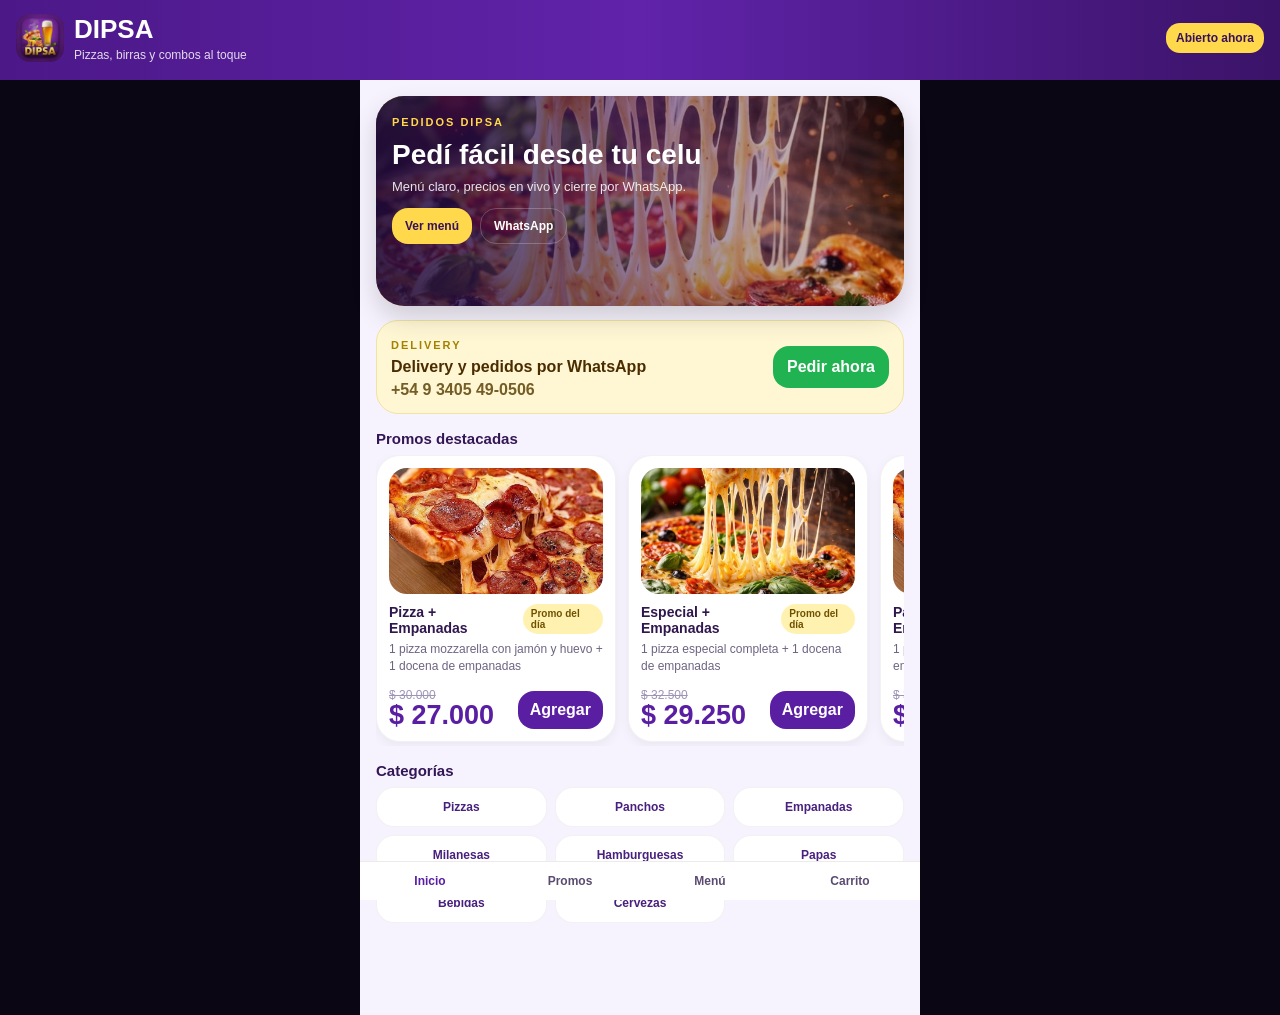
==== commit db197947: "Add files via upload" ====
--- a/index.html
+++ b/index.html
@@ -21,6 +21,19 @@
     <div id="storeStatus" class="status-pill">Cargando...</div>
   </header>
 
+
+
+  <div id="installPrompt" class="install-prompt hidden-block">
+    <div class="install-copy">
+      <strong>Instalar app</strong>
+      <span>Agregá Dipsa a tu pantalla de inicio para abrirla como app.</span>
+    </div>
+    <div class="install-actions">
+      <button id="installAppBtn" class="btn primary small" type="button">Instalar</button>
+      <button id="installDismissBtn" class="btn ghost small" type="button">Ahora no</button>
+    </div>
+  </div>
+
   <main class="app">
     <section id="home" class="screen active">
       <div class="hero">
@@ -43,10 +56,10 @@
           <strong id="deliveryText">Delivery y pedidos por WhatsApp</strong>
           <p id="deliveryPhone">+54 9 3405 49-0506</p>
         </div>
-        <button id="birthdayRegisterBtn" class="wa-inline" type="button">Mi cumpleaños</button>
+        <button id="deliveryBadgeBtn" class="wa-inline" type="button">Pedir ahora</button>
       </div>
 
-      <div id="birthdayBannerWrap" class="block"></div>
+      <div id="birthdayBannerWrap"></div>
 
       <div class="block">
         <div class="block-head">
--- a/styles.css
+++ b/styles.css
@@ -153,3 +153,13 @@
 .horizontal-cards{scroll-snap-type:x mandatory;scroll-behavior:smooth;-webkit-overflow-scrolling:touch;}
 .horizontal-cards > *{scroll-snap-align:start;scroll-snap-stop:always;}
 .field-input.is-locked{background:#efeaf8;color:#6b6080;cursor:not-allowed;}
+
+
+.install-prompt{position:sticky;top:0;z-index:60;display:flex;align-items:center;justify-content:space-between;gap:12px;padding:12px 16px;background:#fff7df;border-bottom:1px solid rgba(90,30,163,.12);box-shadow:0 8px 20px rgba(35,16,68,.08)}
+.install-copy{display:flex;flex-direction:column;gap:2px;color:#3b1a6f}
+.install-copy strong{font-size:15px}
+.install-copy span{font-size:13px;line-height:1.3;color:#6a5d81}
+.install-actions{display:flex;align-items:center;gap:8px;flex-shrink:0}
+.btn.small{padding:10px 14px;border-radius:14px;font-size:14px}
+.btn.ghost{background:transparent;border:1px solid rgba(90,30,163,.18);color:#5a1ea3}
+@media (max-width:640px){.install-prompt{flex-direction:column;align-items:stretch}.install-actions{justify-content:space-between}.btn.small{flex:1}}
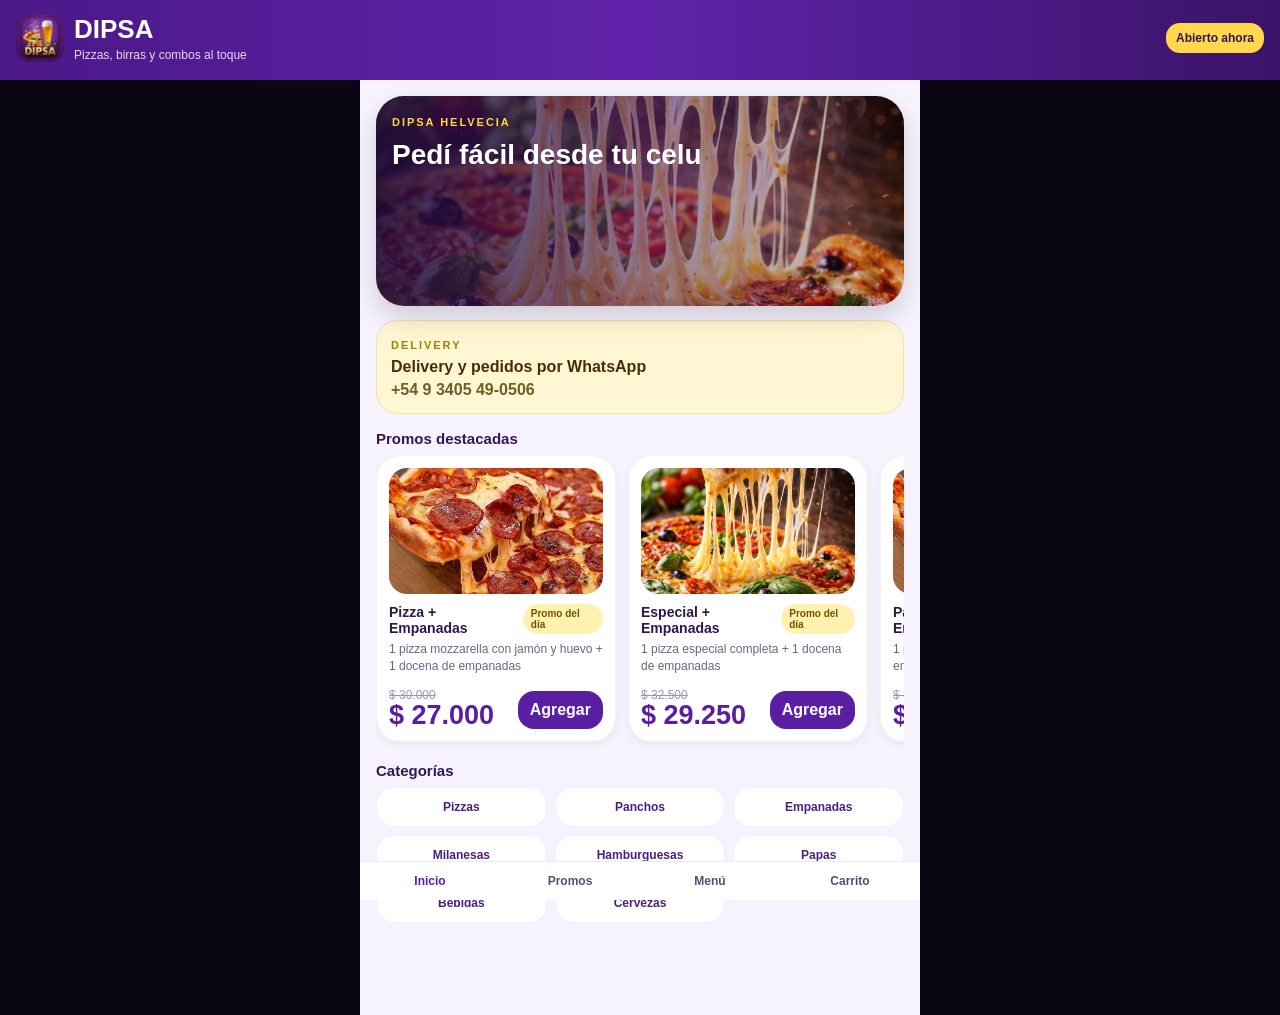
==== commit 15c1cde5: "Add files via upload" ====
--- a/index.html
+++ b/index.html
@@ -10,6 +10,17 @@
   <link rel="stylesheet" href="styles.css">
 </head>
 <body>
+  <div id="installBanner" class="install-banner hidden" role="region" aria-label="Instalar app">
+    <div>
+      <strong>Instalá la app de Dipsa</strong>
+      <span>Acceso rápido desde tu celu.</span>
+    </div>
+    <div class="install-actions">
+      <button id="installBtn" class="small-btn" type="button">Instalar app</button>
+      <button id="dismissInstall" class="small-btn ghost" type="button">Cerrar</button>
+    </div>
+  </div>
+
   <header class="topbar">
     <div class="brand">
       <img id="brandLogo" src="assets/logo.jpg" alt="Logo Dipsa" class="logo">
@@ -21,32 +32,15 @@
     <div id="storeStatus" class="status-pill">Cargando...</div>
   </header>
 
-
-
-  <div id="installPrompt" class="install-prompt hidden-block">
-    <div class="install-copy">
-      <strong>Instalar app</strong>
-      <span>Agregá Dipsa a tu pantalla de inicio para abrirla como app.</span>
-    </div>
-    <div class="install-actions">
-      <button id="installAppBtn" class="btn primary small" type="button">Instalar</button>
-      <button id="installDismissBtn" class="btn ghost small" type="button">Ahora no</button>
-    </div>
-  </div>
-
   <main class="app">
     <section id="home" class="screen active">
       <div class="hero">
         <img id="heroImage" src="assets/hero.jpg" alt="Dipsa">
         <div class="hero-overlay"></div>
         <div class="hero-copy">
-          <span class="eyebrow">Pedidos Dipsa</span>
+          <span class="eyebrow">DIPSA HELVECIA</span>
           <h2 id="heroTitle">Pedí fácil desde tu celu</h2>
-          <p id="heroSubtitle">Menú claro, carrito directo y cierre por WhatsApp.</p>
-          <div class="hero-actions">
-            <button id="heroMenuBtn" class="btn primary" type="button">Ver menú</button>
-            <button id="heroWhatsAppBtn" class="btn secondary" type="button">WhatsApp</button>
-          </div>
+          <p id="heroSubtitle"></p>
         </div>
       </div>
 
@@ -56,7 +50,6 @@
           <strong id="deliveryText">Delivery y pedidos por WhatsApp</strong>
           <p id="deliveryPhone">+54 9 3405 49-0506</p>
         </div>
-        <button id="deliveryBadgeBtn" class="wa-inline" type="button">Pedir ahora</button>
       </div>
 
       <div id="birthdayBannerWrap"></div>
@@ -135,7 +128,6 @@
           <button id="deliveryToggle" class="chip active" type="button">Delivery</button>
           <button id="pickupToggle" class="chip" type="button">Retiro</button>
         </div>
-        <div id="birthdayHelp" class="small-note" style="margin-top:10px">Cargá tu fecha de nacimiento una sola vez para activar el descuento el día que toque.</div>
         <button id="sendWhatsApp" class="wa-btn" type="button">Enviar pedido por WhatsApp</button>
       </div>
     </section>
--- a/styles.css
+++ b/styles.css
@@ -7,6 +7,12 @@
 .brand h1{margin:0;font-size:26px}
 .brand p{margin:3px 0 0;font-size:12px;color:rgba(255,255,255,.84)}
 .status-pill{background:#ffd84c;color:#36115d;padding:8px 10px;border-radius:14px;font-size:12px;font-weight:800}
+
+.install-banner{position:sticky;top:0;z-index:40;display:flex;justify-content:space-between;align-items:center;gap:12px;padding:10px 14px;background:#fff2b0;color:#4b2c00;border-bottom:1px solid #f1e3a1;}
+.install-banner strong{display:block;font-size:14px;}
+.install-banner span{display:block;font-size:12px;color:#745d26;margin-top:2px;}
+.install-banner.hidden{display:none;}
+.install-actions{display:flex;gap:8px;align-items:center;flex-wrap:wrap;}
 .app{max-width:560px;margin:0 auto;background:#f7f3fe;min-height:100vh;padding:16px 16px 92px}
 .screen{display:none}
 .screen.active{display:block}
@@ -70,7 +76,7 @@
 .nav-btn{background:#fff;padding:12px 8px;font-size:12px;color:#5b4b71;border-radius:0}
 .nav-btn.active{color:#5a1ea3}
 .hidden-block{display:none !important}
-.delivery-banner{margin-top:14px;background:#fff7d4;border:1px solid #f1e3a1;border-radius:22px;padding:14px;display:flex;justify-content:space-between;gap:12px;align-items:center}
+.delivery-banner{margin-top:14px;background:#fff7d4;border:1px solid #f1e3a1;border-radius:22px;padding:14px;display:flex;justify-content:flex-start;gap:12px;align-items:center}
 .delivery-banner strong{display:block;margin-top:5px;color:#4b2c00}
 .delivery-banner p{margin:5px 0 0;color:#745d26;font-weight:700}
 .wa-inline{background:#21b352;color:#fff;padding:12px 14px}
@@ -122,8 +128,9 @@
 .emp-row input{width:84px}
 .emp-note-wrap{display:grid;gap:6px;margin-top:12px;font-size:12px;color:#5c526d}
 .modal-actions{display:flex;justify-content:flex-end;gap:8px;flex-wrap:wrap;margin-top:14px}
-.emp-check{justify-content:flex-start;background:#f8f5ff;border:1px solid #e4d8f6;border-radius:16px;padding:10px 12px}
-.emp-check input{accent-color:#5a1ea3}
+.emp-check{display:grid;grid-template-columns:32px 1fr;align-items:center;gap:12px;background:#f8f5ff;border:1px solid #e4d8f6;border-radius:16px;padding:12px 14px;min-height:64px}
+.emp-check input{width:20px;height:20px;margin:0;accent-color:#5a1ea3;justify-self:center;align-self:center}
+.emp-check span{display:block;color:#2f174e;font-size:14px;font-weight:700;line-height:1.2;margin:0}
 .admin-body{background:#f1ecfb}
 .admin-shell{max-width:980px;margin:0 auto;padding:16px 16px 40px;display:grid;gap:16px}
 .admin-title{margin:0 0 12px;font-size:18px;color:#331655}
@@ -141,9 +148,10 @@
 .tiny-btn{padding:7px 10px;font-size:11px}
 .switch-row{display:flex;align-items:center;gap:8px;font-size:12px;color:#5c526d}
 @media (max-width:520px){
-  .delivery-banner,.birthday-banner,.product-actions{flex-direction:column;align-items:flex-start}
+  .install-banner,.delivery-banner,.birthday-banner,.product-actions{flex-direction:column;align-items:flex-start}
   .product-buttons{justify-content:flex-start}
   .hero-copy{right:16px}
+  .install-actions{width:100%;}
   .category-grid{grid-template-columns:repeat(2,1fr)}
   .menu-banner-title{font-size:21px}
   .menu-banner-subtitle{font-size:12px;max-width:260px}
@@ -154,12 +162,4 @@
 .horizontal-cards > *{scroll-snap-align:start;scroll-snap-stop:always;}
 .field-input.is-locked{background:#efeaf8;color:#6b6080;cursor:not-allowed;}
 
-
-.install-prompt{position:sticky;top:0;z-index:60;display:flex;align-items:center;justify-content:space-between;gap:12px;padding:12px 16px;background:#fff7df;border-bottom:1px solid rgba(90,30,163,.12);box-shadow:0 8px 20px rgba(35,16,68,.08)}
-.install-copy{display:flex;flex-direction:column;gap:2px;color:#3b1a6f}
-.install-copy strong{font-size:15px}
-.install-copy span{font-size:13px;line-height:1.3;color:#6a5d81}
-.install-actions{display:flex;align-items:center;gap:8px;flex-shrink:0}
-.btn.small{padding:10px 14px;border-radius:14px;font-size:14px}
-.btn.ghost{background:transparent;border:1px solid rgba(90,30,163,.18);color:#5a1ea3}
-@media (max-width:640px){.install-prompt{flex-direction:column;align-items:stretch}.install-actions{justify-content:space-between}.btn.small{flex:1}}
+.hero-copy p:empty{display:none}
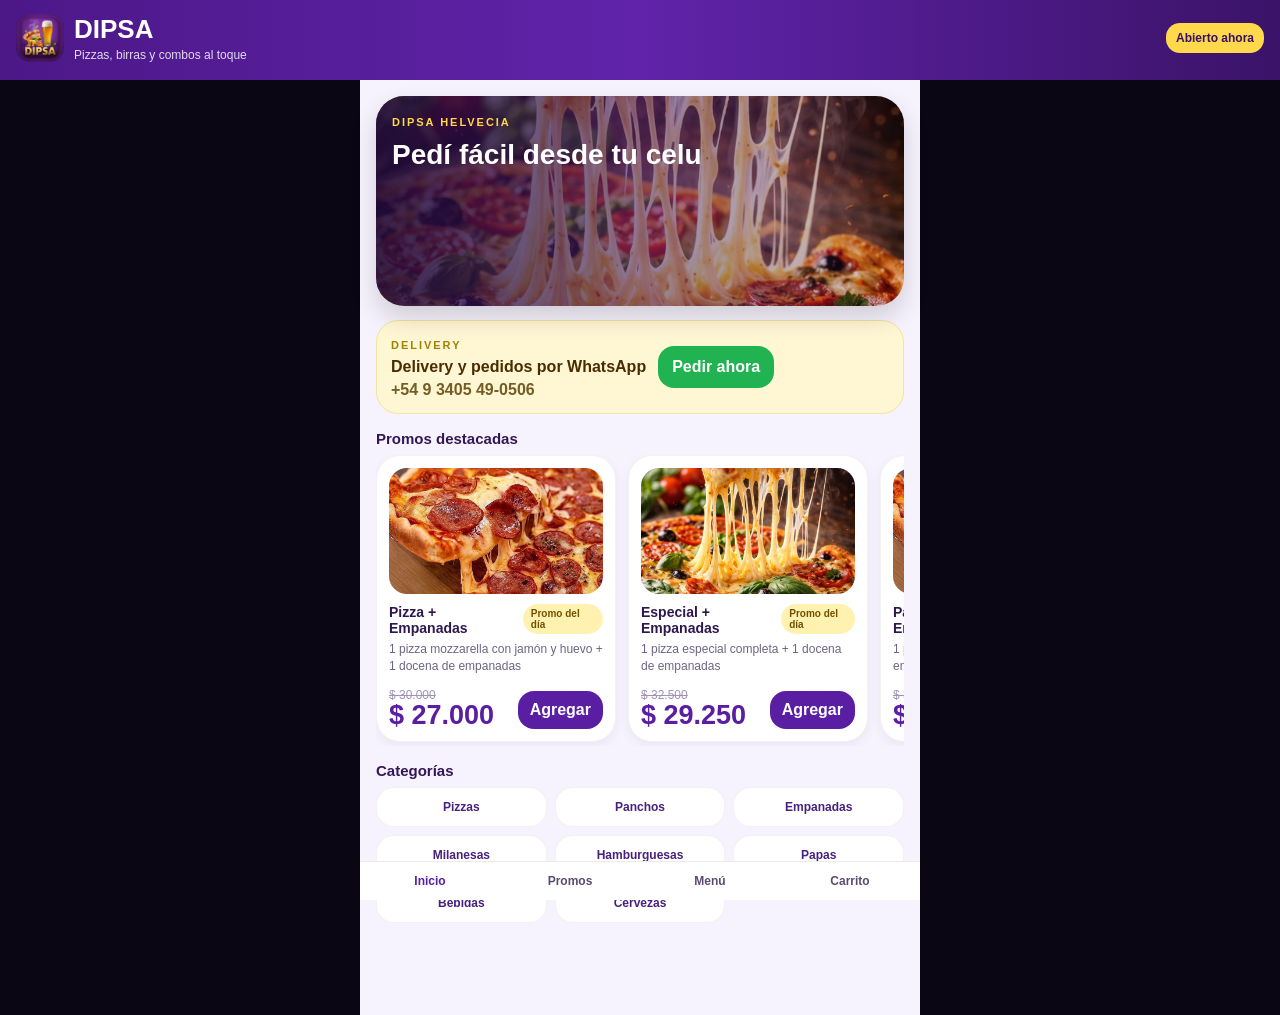
==== commit 16e74739: "Add files via upload" ====
--- a/index.html
+++ b/index.html
@@ -50,6 +50,7 @@
           <strong id="deliveryText">Delivery y pedidos por WhatsApp</strong>
           <p id="deliveryPhone">+54 9 3405 49-0506</p>
         </div>
+        <button id="deliveryBadgeBtn" class="wa-inline" type="button">Pedir ahora</button>
       </div>
 
       <div id="birthdayBannerWrap"></div>
--- a/styles.css
+++ b/styles.css
@@ -84,6 +84,8 @@
 .menu-section{display:grid;gap:8px}
 .menu-items{display:grid;gap:10px}
 .product-card{background:#fff;border:1px solid rgba(0,0,0,.05);border-radius:20px;padding:12px;box-shadow:0 4px 12px rgba(0,0,0,.05)}
+.product-media{margin:-12px -12px 12px;border-radius:18px 18px 14px 14px;overflow:hidden;background:#f4effc;aspect-ratio:16/10}
+.product-media img{display:block;width:100%;height:100%;object-fit:cover}
 .product-head{display:flex;justify-content:space-between;gap:10px;align-items:flex-start}
 .product-name{font-size:14px;font-weight:900;color:#2f174e}
 .product-detail{margin-top:5px;font-size:12px;color:#6e6482;line-height:1.35}
